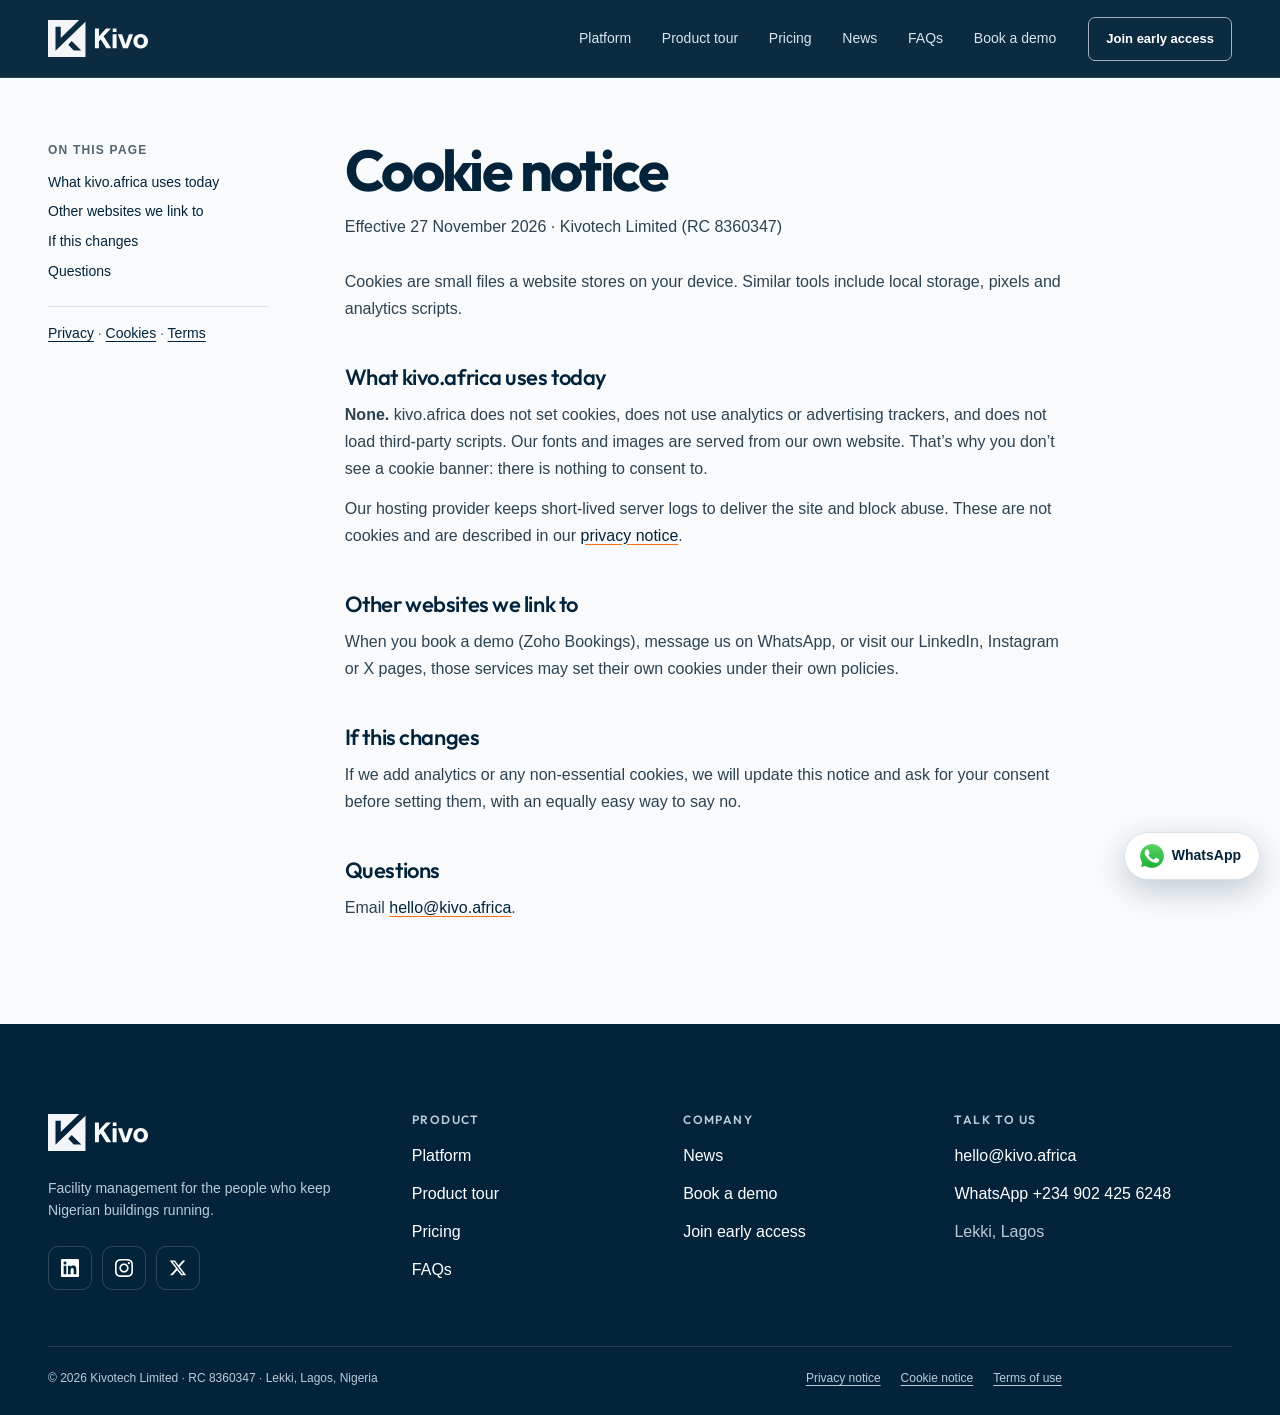
==== public/cookies.html @ adae0aae "Site v2: product stage hero, chapters, two-step early access, social footer, legal pages - Hero show" ====
<!doctype html>
<html lang="en-NG">
<head>
  <meta charset="utf-8">
  <meta name="viewport" content="width=device-width, initial-scale=1">
  <meta name="color-scheme" content="light">
  <meta name="theme-color" content="#02233A">
  <meta name="robots" content="index,follow">
  <meta http-equiv="Content-Security-Policy" content="default-src 'self'; script-src 'self'; style-src 'self'; img-src 'self' data:; font-src 'self'; connect-src 'self'; object-src 'none'; base-uri 'none'; form-action 'none'">
  <title>Cookie notice | Kivo</title>
  <meta name="description" content="Kivo does not use cookies or tracking on kivo.africa. What that means and what changes if it ever does.">
  <meta property="og:title" content="Kivo | Facility management for Nigerian buildings">
  <meta property="og:description" content="Requests, technicians, contractors, stores, LPOs, waybills and billing on one record. Launching 1 January 2027.">
  <meta property="og:type" content="website">
  <link rel="canonical" href="https://www.kivo.africa/cookies.html">
  <meta property="og:url" content="https://www.kivo.africa/cookies.html">
  <meta property="og:image" content="https://www.kivo.africa/assets/kivo-share.jpg">
  <meta property="og:image:width" content="1200">
  <meta property="og:image:height" content="630">
  <meta property="og:image:alt" content="Kivo, facility management built in Lagos">
  <meta name="twitter:card" content="summary_large_image">
  <link rel="icon" href="assets/kivo-icon.svg" type="image/svg+xml">
  <link rel="stylesheet" href="home.css?v=20261113-3">
  <link rel="stylesheet" href="recraft.css?v=20261127-7">
  <script src="app.js?v=20261127-7" defer></script>
</head>
<body class="kivo-home editorial-home legal-page">
<a class="skip-link" href="#main">Skip to content</a>
<header class="site-header">
  <nav class="nav wrap" aria-label="Main navigation">
    <a class="brand" href="index.html" aria-label="Kivo home"><img src="assets/kivo-white.svg" alt="" width="104" height="39"></a>
    <div class="nav-links" id="nav-links"><a href="index.html#features">Platform</a><a href="index.html#workspace">Product tour</a><a href="index.html#pricing">Pricing</a><a href="news.html">News</a><a href="index.html#questions">FAQs</a><a class="nav-demo" href="https://zoho183.zohobookings.eu/273883000000035071" target="_blank" rel="noopener noreferrer">Book a demo</a></div>
    <button class="button button-light nav-cta" data-join>Join early access</button>
    <button class="menu-button" aria-label="Open navigation" aria-expanded="false" aria-controls="nav-links"><span></span><span></span></button>
  </nav>
</header>
<main id="main" class="legal">
  <div class="wrap legal-grid">
    <aside class="legal-toc" aria-label="On this page"><p>On this page</p><ol><li><a href="#now">What kivo.africa uses today</a></li><li><a href="#others">Other websites we link to</a></li><li><a href="#future">If this changes</a></li><li><a href="#contact">Questions</a></li></ol><p class="legal-other"><a href="privacy.html">Privacy</a> · <a href="cookies.html">Cookies</a> · <a href="terms.html">Terms</a></p></aside>
    <article class="legal-body"><h1>Cookie notice</h1>
<p class="legal-meta">Effective 27 November 2026 · Kivotech Limited (RC 8360347)</p>
<p>Cookies are small files a website stores on your device. Similar tools include local storage, pixels and analytics scripts.</p>

<h2 id="now">What kivo.africa uses today</h2>
<p><strong>None.</strong> kivo.africa does not set cookies, does not use analytics or advertising trackers, and does not load third-party scripts. Our fonts and images are served from our own website. That’s why you don’t see a cookie banner: there is nothing to consent to.</p>
<p>Our hosting provider keeps short-lived server logs to deliver the site and block abuse. These are not cookies and are described in our <a href="privacy.html">privacy notice</a>.</p>

<h2 id="others">Other websites we link to</h2>
<p>When you book a demo (Zoho Bookings), message us on WhatsApp, or visit our LinkedIn, Instagram or X pages, those services may set their own cookies under their own policies.</p>

<h2 id="future">If this changes</h2>
<p>If we add analytics or any non-essential cookies, we will update this notice and ask for your consent before setting them, with an equally easy way to say no.</p>

<h2 id="contact">Questions</h2>
<p>Email <a href="mailto:hello@kivo.africa">hello@kivo.africa</a>.</p>
</article>
  </div>
</main>
<footer class="site-footer kivo-footer">
  <div class="wrap">
    <div class="footer-grid">
      <div class="footer-brand">
        <a href="index.html" class="brand" aria-label="Kivo home"><img src="assets/kivo-white.svg" alt="" width="104" height="39"></a>
        <p>Facility management for the people who keep Nigerian buildings running.</p>
        <ul class="social-links" aria-label="Kivo on social media">
          <li><a href="https://www.linkedin.com/company/kivoafrica/" target="_blank" rel="noopener noreferrer" aria-label="Kivo on LinkedIn"><svg viewBox="0 0 48 48" aria-hidden="true"><path d="M44.4469 0H3.54375C1.58437 0 0 1.54688 0 3.45938V44.5312C0 46.4437 1.58437 48 3.54375 48H44.4469C46.4062 48 48 46.4438 48 44.5406V3.45938C48 1.54688 46.4062 0 44.4469 0ZM14.2406 40.9031H7.11563V17.9906H14.2406V40.9031ZM10.6781 14.8688C8.39062 14.8688 6.54375 13.0219 6.54375 10.7437C6.54375 8.46562 8.39062 6.61875 10.6781 6.61875C12.9563 6.61875 14.8031 8.46562 14.8031 10.7437C14.8031 13.0125 12.9563 14.8688 10.6781 14.8688ZM40.9031 40.9031H33.7875V29.7656C33.7875 27.1125 33.7406 23.6906 30.0844 23.6906C26.3812 23.6906 25.8187 26.5875 25.8187 29.5781V40.9031H18.7125V17.9906H25.5375V21.1219H25.6312C26.5781 19.3219 28.9031 17.4188 32.3625 17.4188C39.5719 17.4188 40.9031 22.1625 40.9031 28.3313V40.9031Z"/></svg></a></li>
          <li><a href="https://www.instagram.com/kivo.africa" target="_blank" rel="noopener noreferrer" aria-label="Kivo on Instagram"><svg viewBox="0 0 48 48" aria-hidden="true"><path d="M24 4.32187C30.4125 4.32187 31.1719 4.35 33.6938 4.4625C36.0375 4.56562 37.3031 4.95938 38.1469 5.2875C39.2625 5.71875 40.0688 6.24375 40.9031 7.07812C41.7469 7.92188 42.2625 8.71875 42.6938 9.83438C43.0219 10.6781 43.4156 11.9531 43.5188 14.2875C43.6313 16.8187 43.6594 17.5781 43.6594 23.9813C43.6594 30.3938 43.6313 31.1531 43.5188 33.675C43.4156 36.0188 43.0219 37.2844 42.6938 38.1281C42.2625 39.2438 41.7375 40.05 40.9031 40.8844C40.0594 41.7281 39.2625 42.2438 38.1469 42.675C37.3031 43.0031 36.0281 43.3969 33.6938 43.5C31.1625 43.6125 30.4031 43.6406 24 43.6406C17.5875 43.6406 16.8281 43.6125 14.3063 43.5C11.9625 43.3969 10.6969 43.0031 9.85313 42.675C8.7375 42.2438 7.93125 41.7188 7.09688 40.8844C6.25313 40.0406 5.7375 39.2438 5.30625 38.1281C4.97813 37.2844 4.58438 36.0094 4.48125 33.675C4.36875 31.1438 4.34063 30.3844 4.34063 23.9813C4.34063 17.5688 4.36875 16.8094 4.48125 14.2875C4.58438 11.9437 4.97813 10.6781 5.30625 9.83438C5.7375 8.71875 6.2625 7.9125 7.09688 7.07812C7.94063 6.23438 8.7375 5.71875 9.85313 5.2875C10.6969 4.95938 11.9719 4.56562 14.3063 4.4625C16.8281 4.35 17.5875 4.32187 24 4.32187ZM24 0C17.4844 0 16.6688 0.028125 14.1094 0.140625C11.5594 0.253125 9.80625 0.665625 8.2875 1.25625C6.70312 1.875 5.3625 2.69062 4.03125 4.03125C2.69063 5.3625 1.875 6.70313 1.25625 8.27813C0.665625 9.80625 0.253125 11.55 0.140625 14.1C0.028125 16.6687 0 17.4844 0 24C0 30.5156 0.028125 31.3312 0.140625 33.8906C0.253125 36.4406 0.665625 38.1938 1.25625 39.7125C1.875 41.2969 2.69063 42.6375 4.03125 43.9688C5.3625 45.3 6.70313 46.125 8.27813 46.7344C9.80625 47.325 11.55 47.7375 14.1 47.85C16.6594 47.9625 17.475 47.9906 23.9906 47.9906C30.5063 47.9906 31.3219 47.9625 33.8813 47.85C36.4313 47.7375 38.1844 47.325 39.7031 46.7344C41.2781 46.125 42.6188 45.3 43.95 43.9688C45.2812 42.6375 46.1063 41.2969 46.7156 39.7219C47.3063 38.1938 47.7188 36.45 47.8313 33.9C47.9438 31.3406 47.9719 30.525 47.9719 24.0094C47.9719 17.4938 47.9438 16.6781 47.8313 14.1188C47.7188 11.5688 47.3063 9.81563 46.7156 8.29688C46.125 6.70312 45.3094 5.3625 43.9688 4.03125C42.6375 2.7 41.2969 1.875 39.7219 1.26562C38.1938 0.675 36.45 0.2625 33.9 0.15C31.3313 0.028125 30.5156 0 24 0Z"/><path d="M24 11.6719C17.1938 11.6719 11.6719 17.1938 11.6719 24C11.6719 30.8062 17.1938 36.3281 24 36.3281C30.8062 36.3281 36.3281 30.8062 36.3281 24C36.3281 17.1938 30.8062 11.6719 24 11.6719ZM24 31.9969C19.5844 31.9969 16.0031 28.4156 16.0031 24C16.0031 19.5844 19.5844 16.0031 24 16.0031C28.4156 16.0031 31.9969 19.5844 31.9969 24C31.9969 28.4156 28.4156 31.9969 24 31.9969Z"/><path d="M39.6937 11.1843C39.6937 12.778 38.4 14.0624 36.8156 14.0624C35.2219 14.0624 33.9375 12.7687 33.9375 11.1843C33.9375 9.59053 35.2313 8.30615 36.8156 8.30615C38.4 8.30615 39.6937 9.5999 39.6937 11.1843Z"/></svg></a></li>
          <li><a href="https://x.com/get_kivo" target="_blank" rel="noopener noreferrer" aria-label="Kivo on X"><svg viewBox="0 0 48 48" aria-hidden="true"><path d="M36.6526 3.8078H43.3995L28.6594 20.6548L46 43.5797H32.4225L21.7881 29.6759L9.61989 43.5797H2.86886L18.6349 25.56L2 3.8078H15.9222L25.5348 16.5165L36.6526 3.8078ZM34.2846 39.5414H38.0232L13.8908 7.63406H9.87892L34.2846 39.5414Z"/></svg></a></li>
        </ul>
      </div>
      <nav class="footer-col" aria-label="Product"><h2>Product</h2><a href="index.html#features">Platform</a><a href="index.html#workspace">Product tour</a><a href="index.html#pricing">Pricing</a><a href="index.html#questions">FAQs</a></nav>
      <nav class="footer-col" aria-label="Company"><h2>Company</h2><a href="news.html">News</a><a href="https://zoho183.zohobookings.eu/273883000000035071" target="_blank" rel="noopener noreferrer">Book a demo</a><button type="button" data-join>Join early access</button></nav>
      <div class="footer-col"><h2>Talk to us</h2><a href="mailto:hello@kivo.africa">hello@kivo.africa</a><a href="https://wa.me/2349024256248" target="_blank" rel="noopener noreferrer">WhatsApp +234 902 425 6248</a><span>Lekki, Lagos</span></div>
    </div>
    <div class="footer-legal"><span>© 2026 Kivotech Limited · RC 8360347 · Lekki, Lagos, Nigeria</span><nav aria-label="Legal"><a href="privacy.html">Privacy notice</a><a href="cookies.html">Cookie notice</a><a href="terms.html">Terms of use</a></nav></div>
  </div>
</footer>
<a class="wa-float" href="https://wa.me/2349024256248?text=Hi%20Kivo%2C%20I%27d%20like%20to%20know%20more." target="_blank" rel="noopener noreferrer" aria-label="Chat with Kivo on WhatsApp"><img class="wa-icon" src="assets/whatsapp.png" alt="" width="20" height="20"><span>WhatsApp</span></a>
<dialog id="join-dialog" class="dialog join-dialog" aria-labelledby="join-title">
  <div class="join-shell">
    <aside class="join-aside">
      <p class="join-kicker">Founding members</p>
      <p class="join-aside-title">Launching 1 January 2027</p>
      <ul class="join-benefits">
        <li><strong>20% off</strong> your first six months</li>
        <li><strong>Free setup</strong> from your Excel sheets</li>
        <li><strong>A direct line</strong> to the founders on WhatsApp</li>
        <li><strong>A say</strong> in what we build next</li>
      </ul>
      <img class="join-aside-shot" src="assets/product/phone-request.webp" alt="" width="585" height="1266" loading="lazy" decoding="async">
    </aside>
    <div class="join-main">
      <button class="dialog-close" type="button" aria-label="Close" data-close>×</button>
      <div id="join-form-view">
        <p class="join-progress" id="join-progress">Step 1 of 2 · About you</p>
        <div class="join-progress-bar" aria-hidden="true"><span id="join-progress-fill"></span></div>
        <h2 id="join-title">Join early access</h2>
        <form id="join-form" class="join-form" novalidate>
          <fieldset class="join-step" data-step="1">
            <legend class="visually-hidden">About you</legend>
            <div class="join-field"><label for="lead-email">Work email</label><input id="lead-email" name="email" type="email" autocomplete="email" inputmode="email" required></div>
            <div class="join-row">
              <div class="join-field"><label for="lead-name">Full name</label><input id="lead-name" name="fullName" type="text" autocomplete="name" required></div>
              <div class="join-field"><label for="lead-company">Company or estate</label><input id="lead-company" name="companyName" type="text" autocomplete="organization" required></div>
            </div>
            <fieldset class="join-chips"><legend>Your role</legend><div class="chip-group"><label class="chip"><input type="radio" name="role" value="Facility manager"><span>Facility manager</span></label><label class="chip"><input type="radio" name="role" value="FM company"><span>I run an FM company</span></label><label class="chip"><input type="radio" name="role" value="Estate or property manager"><span>Estate or property manager</span></label><label class="chip"><input type="radio" name="role" value="Procurement or finance"><span>Procurement or finance</span></label><label class="chip"><input type="radio" name="role" value="Other"><span>Something else</span></label></div></fieldset>
          </fieldset>
          <fieldset class="join-step" data-step="2" hidden>
            <legend class="visually-hidden">Your buildings</legend>
            <fieldset class="join-chips"><legend>What do you look after?</legend><div class="chip-group"><label class="chip"><input type="radio" name="buildingType" value="Offices or bank branches"><span>Offices or branches</span></label><label class="chip"><input type="radio" name="buildingType" value="Estate or residential"><span>Estates or residential</span></label><label class="chip"><input type="radio" name="buildingType" value="Hotel"><span>Hotels</span></label><label class="chip"><input type="radio" name="buildingType" value="Hospital or school"><span>Hospitals or schools</span></label><label class="chip"><input type="radio" name="buildingType" value="FM company clients"><span>Client sites we manage</span></label></div></fieldset>
            <fieldset class="join-chips"><legend>How many sites?</legend><div class="chip-group"><label class="chip"><input type="radio" name="sitesCount" value="1-3"><span>1 to 3</span></label><label class="chip"><input type="radio" name="sitesCount" value="4-10"><span>4 to 10</span></label><label class="chip"><input type="radio" name="sitesCount" value="11-25"><span>11 to 25</span></label><label class="chip"><input type="radio" name="sitesCount" value="25+"><span>More than 25</span></label></div></fieldset>
            <fieldset class="join-chips"><legend>Most interested in <span>pick any</span></legend><div class="chip-group"><label class="chip"><input type="checkbox" name="interests" value="Requests and tickets"><span>Requests and tickets</span></label><label class="chip"><input type="checkbox" name="interests" value="Technicians on mobile"><span>Technicians on mobile</span></label><label class="chip"><input type="checkbox" name="interests" value="Contractors and vendors"><span>Contractors</span></label><label class="chip"><input type="checkbox" name="interests" value="Stores and diesel"><span>Stores and diesel</span></label><label class="chip"><input type="checkbox" name="interests" value="LPOs and waybills"><span>LPOs and waybills</span></label><label class="chip"><input type="checkbox" name="interests" value="Billing and invoices"><span>Billing</span></label></div></fieldset>
            <div class="join-field"><label for="lead-whatsapp">WhatsApp number <span>optional</span></label><input id="lead-whatsapp" name="whatsapp" type="tel" autocomplete="tel" inputmode="tel" placeholder="0803 000 0000"></div>
          </fieldset>
          <div class="join-trap" aria-hidden="true"><label for="lead-website">Leave this empty</label><input id="lead-website" name="website" type="text" tabindex="-1" autocomplete="off"></div>
          <p class="join-error" id="join-error" role="alert" hidden></p>
          <div class="join-actions">
            <button class="join-back" type="button" id="join-back" hidden>Back</button>
            <button class="button button-light join-submit" type="submit" id="join-submit">Continue</button>
          </div>
          <label class="join-consent"><input type="checkbox" name="marketing" value="yes"><span>Send me product updates and launch news. Optional, and you can unsubscribe at any time.</span></label>
          <p class="join-fine">Free to join. We use your details to set up early access, as explained in our <a href="privacy.html" target="_blank">privacy notice</a>.</p>
        </form>
      </div>
      <div id="join-done" class="join-done" hidden tabindex="-1">
        <p class="join-progress">You’re on the list</p>
        <h2>Thank you, <span id="join-done-name">there</span>.</h2>
        <p class="join-done-copy">We’ll be in touch before launch to set up your first site. Your founding member price is held for you.</p>
        <a class="button button-dark" href="https://zoho183.zohobookings.eu/273883000000035071" target="_blank" rel="noopener noreferrer">Book a demo now</a>
        <p class="official-join"><a class="wa-link" href="https://wa.me/2349024256248" target="_blank" rel="noopener noreferrer"><img class="wa-icon" src="assets/whatsapp.png" alt="" width="20" height="20">Chat with the founders on WhatsApp</a></p>
      </div>
    </div>
  </div>
</dialog>
</body>
</html>
---- public/home.css ----
/* Kivo's fixed marketing palette: intentional in either OS colour scheme.
   Direction and source roles: ../REVAMP-2026-11-13.md. */
:root{--navy:#02233a;--orange:#fc6e16;--paper:#f8fafc;--ice:#f1f5f9;--white:#fff;--ink:#02233a;--muted:#526573;--line:#d8e2e8;--on-dark:#bacbd7;--orange-ink:#a33c00;--ease:cubic-bezier(.16,1,.3,1);font-family:"Helvetica Neue",Helvetica,Arial,sans-serif;color-scheme:light}
*{box-sizing:border-box}html{scroll-behavior:smooth}body{margin:0;background:var(--paper);color:var(--ink);font-size:16px;line-height:1.55;-webkit-font-smoothing:antialiased}body:has(dialog[open]){overflow:hidden}button,input{font:inherit}button,a,summary{-webkit-tap-highlight-color:transparent;touch-action:manipulation}button{cursor:pointer;color:inherit;border:0}button:disabled{cursor:not-allowed;opacity:.4}a{color:inherit;text-decoration:none}p,h1,h2,h3,figure{margin:0}h1,h2,h3{text-wrap:balance}p{text-wrap:pretty}img{display:block;max-width:100%}a,button,summary{transition:background .18s,color .18s,border-color .18s,transform .18s}button:focus-visible,a:focus-visible,summary:focus-visible,input:focus-visible,[tabindex]:focus-visible{outline:3px solid var(--orange-ink);outline-offset:5px}.hero :focus-visible,.site-header :focus-visible,.closing-section :focus-visible,.site-footer :focus-visible{outline-color:var(--orange)}::selection{background:var(--orange);color:var(--navy)}[hidden]{display:none!important}.wrap{width:min(1280px,calc(100% - 96px));margin-inline:auto}.section-pad{padding-block:112px}main[id],section[id],div[id="how-it-works"]{scroll-margin-top:100px}.eyebrow{font-size:12px;letter-spacing:.08em;font-weight:600;line-height:1.5}.section-index{color:var(--orange-ink);margin-right:12px}h2{font-size:clamp(36px,4vw,58px);font-weight:500;line-height:1.05;letter-spacing:-.045em}.skip-link{position:fixed;top:-100px;left:20px;z-index:100;background:var(--orange);padding:12px 20px}.skip-link:focus{top:10px}.button{display:inline-flex;align-items:center;justify-content:center;gap:30px;min-height:50px;padding:14px 22px;border-radius:7px;font-size:14px;font-weight:600;line-height:1.2;white-space:nowrap}.button>span{font-size:21px;font-weight:400;line-height:1}.button-light{color:var(--navy);background:var(--orange)}.button-light:hover{background:#ff8740;transform:translateY(-2px)}.button-dark{color:var(--white);background:var(--navy)}.button-dark:hover{background:#064567;transform:translateY(-2px)}.text-link{display:inline-flex;align-items:center;justify-content:center;gap:12px;min-height:48px;font-size:14px}.text-link:hover,.underlined-link:hover{text-decoration:underline;text-underline-offset:5px}.underlined-link{display:inline-flex;align-items:center;gap:20px;min-height:48px;font-size:14px;font-weight:500;text-decoration:underline;text-underline-offset:5px}.signal{width:6px;height:6px;display:inline-block;flex-shrink:0;border-radius:50%;background:var(--orange)}
/* A full-width, quiet header gives the architecture room. */
.site-header{position:fixed;top:0;left:0;right:0;z-index:20;background:rgb(2 35 58 / .96);border-bottom:1px solid #ffffff1c;backdrop-filter:blur(16px)}.nav{min-height:84px;display:flex;align-items:center;gap:30px;color:var(--white)}.brand{display:inline-flex;flex-shrink:0}.brand img{width:100px;height:auto}.nav-links{margin-left:auto;display:flex;align-items:center;gap:28px;font-size:13px}.nav-links a{padding-block:14px;color:#d9e4ec}.nav-links a:hover{color:var(--white);text-decoration:underline;text-underline-offset:7px}.nav-cta{min-height:44px;font-size:13px;padding:12px 17px;gap:24px;margin-left:18px}.menu-button{display:none;background:none;width:44px;height:44px;padding:10px;color:var(--white)}.menu-button span{display:block;height:1.5px;background:currentColor;margin:7px 0;transition:transform .2s}.menu-button[aria-expanded=true] span:first-child{transform:translateY(4.25px) rotate(45deg)}.menu-button[aria-expanded=true] span:last-child{transform:translateY(-4.25px) rotate(-45deg)}
/* One coherent physical-to-digital scene, with a separate readable record. */
.hero{background:var(--navy);color:var(--white);padding-top:84px;overflow:clip}.hero-layout{display:grid;grid-template-columns:1fr 1.18fr;gap:0;align-items:center;min-height:690px;padding-block:74px 62px}.hero-copy{position:relative;z-index:1}.launch-note{display:inline-flex;gap:10px;align-items:center;font-size:13px;color:var(--on-dark);min-height:30px}.launch-note>span:last-child{margin-left:12px;color:var(--orange)}.hero h1{font-size:clamp(58px,6.1vw,88px);font-weight:500;line-height:1.01;letter-spacing:-.056em;margin:26px 0}.hero-description{font-size:17px;line-height:1.65;color:var(--on-dark);max-width:390px}.hero-actions{display:flex;align-items:center;gap:26px;margin-top:30px}.play-icon{width:23px;height:23px;border:1px solid #b7ccda77;border-radius:50%;display:grid;place-items:center;font-size:9px;padding-left:1px}.hero-fine{font-size:12px;color:var(--on-dark);margin-top:23px}.hero-world{min-width:0;position:relative;padding-top:25px}.building-figure{position:relative;margin-inline:-52px -48px}.building-figure img{width:100%;height:auto;aspect-ratio:3/2;object-fit:cover;mask-image:linear-gradient(90deg,transparent 0%,#000 9%,#000 94%,transparent 100%)}.building-figure figcaption{display:flex;justify-content:space-between;gap:20px;padding:0 48px 16px 52px;font-size:10px;letter-spacing:.06em;color:var(--on-dark)}.building-figure figcaption span{letter-spacing:0}.scene-record{display:flex;align-items:center;gap:15px;position:relative;margin:0 0 22px 18px;padding:17px 20px;border:1px solid #ffffff30;border-radius:8px;background:#0a2d43;box-shadow:0 10px 24px #00132022}.scene-record>div{display:grid;gap:2px;min-width:0}.record-icon{display:grid;place-items:center;width:36px;height:39px;background:#ffffff0a;border:1px solid #ffffff27;border-radius:6px;color:var(--orange);font-size:23px;flex-shrink:0}.record-label{font-size:10px;letter-spacing:.055em;color:var(--on-dark)}.scene-record strong{font-size:15px;font-weight:500}.scene-record #scene-detail{font-size:12px;color:var(--on-dark)}.record-state{margin-left:auto;align-self:flex-start;color:var(--orange);font-size:11px;white-space:nowrap}.scene-tabs{display:grid;grid-template-columns:repeat(3,1fr);margin-left:18px}.scene-tabs button{display:flex;align-items:center;gap:10px;background:none;color:var(--on-dark);min-height:48px;border-top:1px solid #ffffff28;font-size:14px;padding:12px 10px 12px 0;text-align:left;position:relative}.scene-tabs button>span:first-child{font-size:11px;opacity:.7}.scene-tabs button>span:last-child{margin-left:auto;opacity:0;transform:translate(-3px,3px)}.scene-tabs button[aria-selected=true]{color:var(--white);border-top-color:var(--orange)}.scene-tabs button[aria-selected=true]>span:last-child{opacity:1;transform:none;color:var(--orange)}.scene-tabs button:hover{color:var(--white)}.scene-summary{color:var(--on-dark);font-size:12px;margin:4px 0 0 18px;min-height:38px}.hero-bottom{border-top:1px solid #ffffff26;padding-block:22px;display:flex;align-items:center;justify-content:space-between;gap:20px;color:var(--on-dark);font-size:12px}.hero-bottom a{display:flex;gap:32px;align-items:center;min-height:30px;color:var(--white)}.hero-bottom a span{color:var(--orange);font-size:20px}.press-strip{border-bottom:1px solid var(--line);background:var(--white)}.press-inner{display:flex;align-items:center;justify-content:space-between;gap:30px;padding-block:30px}.press-inner>p{font-size:10px;letter-spacing:.1em;color:var(--muted)}.press-inner>a:not(.press-more){font-size:25px;font-weight:700;letter-spacing:-1px}.press-inner>a:nth-of-type(2){font-family:Georgia,serif;font-weight:700;letter-spacing:-.9px}.press-inner>a:nth-of-type(3){font-size:22px;line-height:1}.press-inner>a:nth-of-type(3) span{display:block;font-size:10px;text-align:right;letter-spacing:2px;margin-top:3px}.press-more{font-size:12px;display:flex;gap:20px;align-items:center}.press-inner a:hover{opacity:.65}
/* Narrative and a connected sequence instead of a stack of feature cards. */
.section-lead{display:grid;grid-template-columns:.6fr 1.4fr;gap:36px}.section-lead>.eyebrow{padding-top:8px}.section-lead>div>p{max-width:650px;font-size:18px;color:var(--muted);margin-top:24px}.lifecycle-rail{display:grid;grid-template-columns:repeat(3,1fr);margin-top:64px}.lifecycle-rail>a{padding:22px 30px 0 0;border-top:1px solid var(--line);display:flex;flex-direction:column}.lifecycle-rail>a+a{padding-left:30px;border-left:1px solid var(--line)}.rail-top{display:flex;justify-content:space-between;color:var(--orange-ink);font-size:12px}.rail-top>span{font-size:24px;line-height:1;color:var(--muted)}.lifecycle-rail h3{font-size:25px;font-weight:500;letter-spacing:-.035em;margin-top:30px}.lifecycle-rail p{font-size:15px;color:var(--muted);margin-top:12px;max-width:320px}.rail-bottom{display:block;font-size:10px;letter-spacing:.04em;color:var(--muted);margin-top:auto;padding-top:30px}.lifecycle-rail>a:hover{border-top-color:var(--orange)}.lifecycle-rail>a:hover .rail-top>span{color:var(--orange-ink);transform:translate(2px,-2px)}
/* The walkthrough is a focal workspace, never a miniaturised desktop. */
.product-section{background:var(--ice);padding:80px 0 88px;border-block:1px solid var(--line)}.product-intro{display:grid;grid-template-columns:1.2fr 1fr;gap:60px;align-items:end;margin-bottom:40px}.product-intro h2{margin-top:18px}.product-intro>p{font-size:16px;color:var(--muted);max-width:420px;justify-self:end}.demo-context{display:flex;align-items:center;gap:12px;padding:18px 0}.site-monogram{width:38px;height:38px;display:grid;place-items:center;background:var(--navy);color:var(--white);border-radius:6px;font-size:18px}.demo-context>div{display:grid}.demo-context strong{font-size:14px;font-weight:600}.demo-context>div>span{font-size:12px;color:var(--muted)}.sample-badge{font-size:10px;letter-spacing:.06em;margin-left:auto;color:var(--muted)}.workspace-window{border:1px solid #c9d6df;border-radius:12px;overflow:hidden;background:var(--white);box-shadow:0 20px 50px -28px #02233a55}.window-chrome{display:flex;justify-content:space-between;align-items:center;padding:0 22px;height:40px;border-bottom:1px solid var(--line);font-size:11px;color:var(--muted);background:#e8eef3}.window-dots{display:flex;gap:5px;width:65px}.window-dots i{width:6px;height:6px;border-radius:50%;background:#9aafbe}.chrome-sample{font-size:10px;letter-spacing:.1em}.workspace-body{display:grid;grid-template-columns:225px minmax(0,1fr)}.workspace-sidebar{background:var(--navy);padding:28px 16px;color:var(--white)}.workspace-identity{display:flex;align-items:center;gap:10px;margin:0 6px 28px}.workspace-identity img{width:30px;height:30px;border-radius:4px}.workspace-identity strong,.workspace-identity small{display:block;font-size:12px}.workspace-identity small{font-size:11px;color:var(--on-dark);margin-top:2px}.journey-tabs{display:grid;gap:5px}.journey-tabs button{background:none;border-radius:5px;color:var(--on-dark);display:flex;gap:13px;text-align:left;align-items:center;min-height:46px;padding:10px 11px;font-size:12px}.journey-tabs button>span:first-child{font-size:10px;color:var(--on-dark)}.journey-tabs button[aria-selected=true]{background:#ffffff14;color:var(--white);box-shadow:inset 2px 0 var(--orange)}.journey-tabs button[aria-selected=true]>span:first-child{color:var(--orange)}.journey-tabs button:hover{background:#ffffff14}.workspace-main{min-width:0;display:flex;flex-direction:column}#product-panel{padding:32px 38px 22px;min-height:410px;touch-action:pan-y}#product-panel{scroll-margin-top:88px}#product-panel:focus-visible{outline-offset:-5px}#product-panel>.eyebrow{font-size:10px;color:var(--muted);text-transform:uppercase;letter-spacing:.1em}#product-panel h3{font-size:28px;line-height:1.15;font-weight:500;letter-spacing:-.035em;margin-top:10px}.journey-caption{font-size:14px;color:var(--muted);margin-top:8px;max-width:620px}.journey-records{margin:22px 0 10px}.journey-records>div{display:grid;grid-template-columns:1fr 1.3fr;gap:15px;padding:11px 0;border-bottom:1px solid var(--line);font-size:13px}.journey-records dt{color:var(--muted)}.journey-records dd{margin:0;font-weight:500}.budget-stats{display:grid;grid-template-columns:repeat(3,1fr);gap:0;margin:28px 0 26px}.budget-stats>div{display:flex;flex-direction:column;padding:0 18px;border-left:1px solid var(--line);border-bottom:0;gap:9px}.budget-stats>div:first-child{border-left:0;padding-left:0}.budget-stats dt{font-size:12px}.budget-stats dd{font-size:clamp(19px,2.1vw,28px);letter-spacing:-.04em;font-variant-numeric:tabular-nums}.budget-visual{margin:22px 0;padding:20px;background:var(--paper);border:1px solid var(--line);border-radius:6px}.budget-visual>div{display:flex;justify-content:space-between;font-size:12px;color:var(--muted)}.budget-track{height:25px;display:flex;margin:15px 0 12px;border-radius:3px;overflow:hidden;gap:3px}.budget-track span:first-child{width:38.83%;background:var(--navy)}.budget-track span:last-child{flex:1;background:#dce6ed}.budget-visual p{font-size:12px;color:var(--muted)}.budget-visual p strong{font-weight:600;color:var(--ink)}.budget-meter{display:flex;align-items:center;gap:15px;font-size:12px;color:var(--muted)}.budget-meter progress{accent-color:var(--navy);height:10px;width:55%}.journey-note{font-size:12px;color:var(--muted);margin-top:14px}.journey-warning{padding:12px 14px;border-left:3px solid var(--orange);background:#fff1e7;color:#873400}.delivery-visual{display:flex;gap:26px;align-items:center;margin:22px 0 6px;padding:22px 24px;background:var(--ice);border-radius:6px}.delivery-visual>div{display:grid;font-size:12px;color:var(--muted)}.delivery-visual strong{font-size:44px;line-height:1.1;letter-spacing:-.05em;color:var(--ink);font-weight:500}.delivery-visual>span{font-size:25px;color:#7b8f9e}.delivery-visual>div:last-child{margin-left:auto}.delivery-visual>div:last-child strong{color:var(--orange-ink)}.journey-controls{margin-top:auto;display:flex;align-items:center;justify-content:space-between;padding:15px 38px 22px;gap:14px}.journey-controls p{font-size:12px;color:var(--muted)}.journey-button{min-height:44px;border-radius:5px;background:var(--ice);font-size:13px;padding:10px 18px;font-weight:500}.journey-button:not(:disabled):hover{background:#dce7ef}.journey-next{color:var(--white);background:var(--navy)}.journey-next:not(:disabled):hover{background:#064567}.workspace-foot{display:flex;justify-content:space-between;align-items:center;padding:10px 22px;border-top:1px solid var(--line);font-size:11px;color:var(--muted);background:var(--paper)}.reset-button{font-size:12px;min-height:32px;background:none;display:flex;gap:14px;align-items:center}.reset-button:hover{text-decoration:underline}.journey-end{border-top:1px solid var(--line);margin-top:20px;padding-top:16px;display:flex;justify-content:space-between;align-items:center;gap:16px}.journey-end>strong{font-size:14px}.journey-end .button{font-size:12px;min-height:44px;padding:12px 16px;gap:15px}#product-panel>[data-tour-action]{margin-top:18px}
/* A documentary pause. This image is context, not a claimed customer. */
.field-section{display:grid;grid-template-columns:1.1fr 1fr;gap:80px;align-items:center}.field-photo{position:relative}.field-photo>img{width:100%;aspect-ratio:4/4.2;object-fit:cover;border-radius:3px;filter:saturate(.8)}.photo-location{position:absolute;top:20px;left:20px;right:20px;background:var(--navy);color:var(--white);padding:12px 14px;font-size:10px;letter-spacing:.05em;display:flex;align-items:center;gap:9px}.photo-location>span:last-child{margin-left:auto;color:var(--on-dark)}.field-photo figcaption{font-size:11px;color:var(--muted);margin-top:12px;line-height:1.5}.field-photo figcaption a{text-decoration:underline}.field-copy h2{font-size:clamp(42px,4.7vw,68px);margin:22px 0}.field-copy>p:not(.eyebrow){color:var(--muted);font-size:15px;max-width:410px}.field-copy blockquote{margin:30px 0 12px;padding-top:26px;border-top:1px solid var(--line)}.field-copy blockquote p{font-size:20px;line-height:1.45;letter-spacing:-.02em}.field-copy blockquote footer{display:flex;gap:12px;align-items:center;font-size:12px;color:var(--muted);margin-top:24px}.field-copy blockquote footer strong{font-weight:600;color:var(--ink)}.founder-monogram{width:38px;height:38px;background:#e4edf3;display:grid;place-items:center;border-radius:50%;color:var(--navy);font-size:11px}
/* The founding offer earns the single large orange chapter. */
.founding-section{background:var(--orange);padding-block:84px}.founding-layout{display:grid;grid-template-columns:1.1fr 1fr;gap:90px;align-items:center}.founding-copy h2{font-size:clamp(42px,4.6vw,66px);margin:23px 0}.founding-copy>p:not(.eyebrow):not(.founding-fine){max-width:400px;font-size:16px}.founding-copy .button{margin-top:30px}.founding-fine{font-size:12px;margin-top:14px}.founding-benefits article{display:flex;align-items:center;gap:25px;border-bottom:1px solid #02233a45;padding:24px 0}.founding-benefits article:first-child{padding-top:0;align-items:flex-end}.founding-benefits article:last-child{border:0;padding-bottom:0}.founding-number{font-size:94px;line-height:1;font-weight:500;letter-spacing:-.07em;flex-shrink:0}.founding-number>span{font-size:48px;letter-spacing:-.04em}.founding-benefits h3{font-size:18px;font-weight:500;letter-spacing:-.025em;line-height:1.25}.founding-benefits p{font-size:13px;margin-top:7px}.benefit-symbol{font-size:34px;width:42px;flex-shrink:0}
/* Prices retain the original launch data and functioning estimate. */
.pricing-intro{display:grid;grid-template-columns:1.1fr 1fr;gap:90px;align-items:end;margin-bottom:40px}.pricing-intro h2{margin-top:18px;max-width:550px}.pricing-intro>p{max-width:390px;color:var(--muted);font-size:16px}.billing-controls{display:flex;gap:4px;background:#e8eef3;width:max-content;padding:4px;border-radius:7px;margin-bottom:28px}.billing-controls button{min-height:44px;padding:8px 22px;background:none;font-size:13px;border-radius:5px}.billing-controls button[aria-pressed=true]{background:var(--navy);color:var(--white)}.pricing-layout{display:grid;grid-template-columns:1fr 1fr;gap:90px;border-top:1px solid var(--line);padding-top:32px}.pricing-tabs{display:flex;border-bottom:1px solid var(--line);gap:24px}.pricing-tabs button{background:none;color:var(--muted);font-size:14px;min-height:48px;padding:8px 0;border-bottom:2px solid transparent}.pricing-tabs button[aria-selected=true]{color:var(--ink);border-bottom-color:var(--navy);font-weight:600}.price-context{font-size:14px;color:var(--muted);margin:24px 0 28px;min-height:44px}.price-from{font-size:11px;letter-spacing:.05em;color:var(--muted)}.price-amount{display:flex;align-items:baseline;flex-wrap:wrap;gap:8px;margin:12px 0}.price-amount>span:first-child{font-size:64px;font-weight:500;line-height:1;letter-spacing:-.06em}.price-amount>span:last-child{font-size:15px;color:var(--muted)}.monthly-equivalent{font-size:12px;color:var(--muted);margin-top:15px}.price-features{list-style:none;margin:24px 0 30px;padding:0;color:var(--muted);font-size:14px}.price-features li{margin:13px 0;padding-left:24px;position:relative}.price-features li:before{content:'✓';position:absolute;left:0;color:var(--ink)}.estimate{background:var(--ice);border:1px solid var(--line);border-radius:9px;padding:32px}.estimate>.eyebrow{color:var(--muted);font-size:11px}.estimate h3{font-size:28px;font-weight:500;letter-spacing:-.035em;margin-top:10px}.quantity-label{display:block;font-size:14px;margin:25px 0 10px}.quantity-control{display:flex;align-items:center;border:1px solid #a9bdca;border-radius:6px;background:var(--white);overflow:hidden;width:max-content;max-width:100%}.quantity-control button{background:none;font-size:23px;width:45px;height:48px;flex-shrink:0}.quantity-control button:hover{background:var(--ice)}.quantity-control input{border:0;border-inline:1px solid var(--line);background:var(--white);color:var(--ink);text-align:center;width:95px;min-height:48px;font-size:20px;border-radius:0;-moz-appearance:textfield}.quantity-control input::-webkit-inner-spin-button{-webkit-appearance:none}.quantity-control>span{font-size:14px;padding:0 20px;color:var(--muted)}.quantity-control input[aria-invalid=true]{outline:2px solid #ad3400;outline-offset:-2px}.quantity-help{font-size:12px;color:var(--muted);margin-top:9px}.estimate-lines{margin-top:28px}.estimate-lines>div{display:flex;justify-content:space-between;align-items:center;gap:18px;font-size:13px;color:var(--muted);padding-block:16px}.estimate-lines>div>strong{color:var(--ink);font-size:20px;white-space:nowrap;letter-spacing:-.035em}.estimate-lines .founder-total{border-top:1px solid var(--line);color:var(--ink)}.founder-total small{display:block;color:var(--muted);font-size:12px;margin-top:4px}.estimate-lines .founder-total strong{font-size:30px}.founder-total strong>span{font-size:13px;font-weight:400}.estimate-note{font-size:12px;color:var(--muted);border-top:1px solid var(--line);padding-top:20px;margin-top:6px}.enterprise-line{display:flex;justify-content:space-between;gap:30px;margin-top:35px;padding-top:25px;border-top:1px solid var(--line);font-size:14px;color:var(--muted)}.enterprise-line strong{color:var(--ink);font-weight:500}.enterprise-line a{flex-shrink:0;text-decoration:underline;text-underline-offset:5px;color:var(--ink);display:flex;align-items:center;gap:26px;min-height:44px}
.faq-section{display:grid;grid-template-columns:1fr 1.35fr;gap:70px;border-top:1px solid var(--line)}.faq-section h2{margin:22px 0}.faq-section>div>p:not(.eyebrow){font-size:14px;color:var(--muted)}.faq-list details{border-bottom:1px solid var(--line)}.faq-list details:first-child{border-top:1px solid var(--line)}.faq-list summary{list-style:none;cursor:pointer;display:flex;align-items:center;justify-content:space-between;gap:30px;padding:23px 0;font-size:17px;font-weight:500;line-height:1.4}.faq-list summary::-webkit-details-marker{display:none}.faq-list summary>span{font-size:26px;font-weight:300;transition:transform .2s}.faq-list details[open] summary>span{transform:rotate(45deg)}.faq-list details p{font-size:15px;line-height:1.7;color:var(--muted);padding:0 30px 24px 0}
.closing-section{background:var(--navy);color:var(--white);overflow:hidden}.closing-layout{position:relative;padding-block:95px;isolation:isolate}.closing-section .eyebrow{color:var(--on-dark);display:flex;align-items:center;gap:10px}.closing-section h2{font-size:clamp(46px,5.8vw,84px);max-width:780px;margin:28px 0 34px}.closing-actions{display:flex;align-items:center;gap:32px}.closing-mark{position:absolute;right:-30px;bottom:-65px;width:390px;height:390px;transform:rotate(-10deg);opacity:.07;z-index:-1}.site-footer{background:var(--navy);color:var(--white);padding-bottom:25px}.footer-top{display:flex;align-items:center;gap:70px;border-top:1px solid #ffffff26;padding-block:42px}.footer-top>p{font-size:14px;color:var(--on-dark)}.footer-top>div{margin-left:auto;display:grid;gap:6px;font-size:14px}.footer-top a:hover{text-decoration:underline;text-underline-offset:4px}.footer-bottom{display:flex;justify-content:space-between;gap:30px;align-items:center;font-size:11px;color:var(--on-dark);border-top:1px solid #ffffff26;padding-top:22px}.footer-bottom>div{display:flex;gap:25px}.footer-bottom a{min-height:36px;display:inline-flex;align-items:center}
.dialog{border:1px solid var(--line);border-radius:12px;background:var(--paper);color:var(--ink);width:min(500px,calc(100% - 32px));padding:42px;max-height:calc(100dvh - 32px);overflow:auto}.dialog::backdrop{background:#011727b8;backdrop-filter:blur(5px)}.dialog-close{position:absolute;top:10px;right:10px;width:44px;height:44px;background:none;font-size:29px;font-weight:300}.dialog-close:hover{background:var(--ice);border-radius:50%}.dialog>.eyebrow{font-size:11px;color:var(--muted);padding-right:20px}.dialog h2{font-size:38px;margin:20px 0}.dialog-intro{font-size:17px}.join-handoff{font-size:14px;color:var(--muted);margin-top:20px}.dialog-actions{margin-top:28px}.dialog-actions .button{width:100%}.official-join{font-size:13px;margin-top:18px;text-align:center}.official-join a{display:inline-flex;align-items:center;min-height:44px;text-decoration:underline;text-underline-offset:4px}.mobile-dock{display:none}
@keyframes record-enter{from{opacity:.5;transform:translateY(5px)}to{opacity:1;transform:none}}.scene-record.is-changing{animation:record-enter .3s var(--ease)}
@media(min-width:1600px){.hero-layout{min-height:760px}.hero h1{font-size:92px}}
@media(max-width:1100px){.wrap{width:calc(100% - 64px)}.nav{gap:20px}.nav-links{gap:20px}.nav-cta{margin-left:0}.hero-layout{grid-template-columns:1fr 1.05fr;min-height:660px}.hero h1{font-size:64px}.hero-description{font-size:16px;max-width:350px}.hero-actions{gap:18px}.hero-actions .button{padding-inline:17px;gap:18px}.hero-world{padding-left:10px}.scene-record{padding:14px;margin-left:0;gap:10px}.record-state{display:none}.building-figure{margin-inline:-35px}.building-figure figcaption{padding-inline:35px;font-size:9px}.scene-tabs,.scene-summary{margin-left:0}.scene-tabs button{font-size:13px;gap:6px}.field-section,.founding-layout,.pricing-layout,.pricing-intro{gap:50px}.workspace-body{grid-template-columns:200px minmax(0,1fr)}#product-panel{padding-inline:26px}.journey-controls{padding-inline:26px}.budget-stats>div{padding-inline:12px}.budget-stats dd{font-size:21px}.press-inner{gap:20px}.press-inner>a:not(.press-more){font-size:21px}.press-more{gap:10px}}
@media(max-width:900px){.nav-links{display:none;position:absolute;left:0;right:0;top:100%;padding:16px 32px 28px;background:var(--navy);border-bottom:1px solid #ffffff35;max-height:calc(100dvh - 76px);overflow:auto}.nav-links.is-open{display:grid;gap:0}.nav-links a{display:flex;min-height:53px;align-items:center;font-size:22px;border-bottom:1px solid #ffffff22}.menu-button{display:block}.nav-cta{margin-left:auto}.nav{gap:18px;min-height:76px}.hero{padding-top:76px}.hero-layout{grid-template-columns:1fr;gap:20px;padding-block:60px 34px;max-width:720px}.hero-copy{max-width:600px}.hero h1{font-size:76px}.hero-description{max-width:450px}.hero-world{padding:0}.building-figure{margin-inline:0}.building-figure img{mask-image:none;border-radius:8px}.building-figure figcaption{padding:10px 0 18px;font-size:11px}.scene-record{margin:0 0 20px}.record-state{display:block}.scene-tabs button{font-size:15px}.scene-summary{min-height:0}.hero-bottom{font-size:11px}.section-lead{grid-template-columns:1fr;gap:24px}.section-lead>div>p{max-width:660px}.section-pad{padding-block:80px}.lifecycle-rail>a{padding-right:20px}.lifecycle-rail>a+a{padding-left:20px}.rail-bottom{font-size:9px}.product-intro{gap:25px}.product-intro h2{font-size:40px}.product-intro>p{font-size:14px}.workspace-body{grid-template-columns:175px minmax(0,1fr)}.workspace-sidebar{padding:22px 10px}.workspace-identity{gap:8px;margin-inline:0}.workspace-identity strong{font-size:11px}.journey-tabs button{font-size:11px;gap:8px;padding-inline:9px}.budget-stats{grid-template-columns:1fr;gap:12px}.budget-stats>div{display:grid;grid-template-columns:1fr 1fr;border:0;padding:0;gap:15px;align-items:center}.budget-stats>div dd{font-size:22px;text-align:right}.budget-stats>div:first-child{padding-bottom:14px;border-bottom:1px solid var(--line)}.budget-stats>div:first-child dd{font-size:26px}.field-section{gap:35px}.field-copy h2{font-size:48px}.field-copy blockquote p{font-size:18px}.photo-location>span:last-child{display:none}.founding-layout{gap:45px}.founding-number{font-size:68px}.founding-number>span{font-size:36px}.founding-benefits article{gap:18px}.founding-benefits h3{font-size:16px}.pricing-layout{gap:35px}.estimate{padding:25px}.estimate h3{font-size:25px}.pricing-intro{gap:40px}.price-amount>span:first-child{font-size:53px}.faq-section{gap:40px;grid-template-columns:.8fr 1.2fr}.faq-list summary{font-size:16px}.footer-top{gap:40px}.press-inner>.press-more{display:none}}
@media(max-width:620px){.wrap{width:calc(100% - 40px)}.nav{min-height:68px;gap:12px}.brand img{width:83px}.nav-cta{font-size:12px;min-height:40px;padding:11px 13px;gap:16px}.nav-cta>span{font-size:18px}.menu-button{padding:10px;width:38px;flex-shrink:0}.nav-links{padding-inline:24px}.hero{padding-top:68px}.hero-layout{padding-top:34px;gap:25px}.hero h1{font-size:clamp(43px,12.8vw,68px);line-height:1.025;letter-spacing:-.055em;margin:20px 0}.hero-description{font-size:16px;line-height:1.65;max-width:370px}.launch-note{font-size:12px}.hero-actions{gap:24px;margin-top:25px}.hero-actions .button{font-size:13px;padding:15px 19px;min-height:50px;gap:20px}.hero-actions .text-link{font-size:13px;gap:9px}.hero-fine{font-size:12px;line-height:1.6;margin-top:18px;max-width:290px}.building-figure{margin-inline:-20px}.building-figure img{border-radius:0;width:100%;aspect-ratio:1.45;object-fit:cover}.building-figure figcaption{font-size:12px;padding:10px 20px 18px;gap:12px;letter-spacing:0}.building-figure figcaption span{font-size:12px}.scene-record{padding:14px;gap:10px;border-radius:7px;margin-bottom:20px}.record-label{font-size:12px;letter-spacing:0}.record-icon{width:29px;height:35px;font-size:21px}.scene-record strong{font-size:14px}.scene-record #scene-detail{font-size:12px;max-width:275px;line-height:1.55}.record-state{display:none}.scene-tabs button{font-size:14px;min-height:50px;gap:8px}.scene-tabs button>span:first-child{font-size:12px}.scene-summary{font-size:13px;line-height:1.5;margin-top:7px;min-height:40px}.hero-bottom{padding-block:18px;font-size:12px;align-items:start}.hero-bottom>p{max-width:215px}.hero-bottom>a{font-size:12px;gap:16px;text-align:right;max-width:110px}.hero-bottom>a>span{font-size:22px}.press-inner{padding-block:25px;display:grid;grid-template-columns:repeat(3,1fr);column-gap:22px;row-gap:16px;text-align:center}.press-inner>p{grid-column:1/-1;font-size:12px;text-align:left}.press-inner>a:not(.press-more){font-size:19px;white-space:nowrap}.press-inner>a:nth-of-type(3){font-size:19px}.press-inner>a:nth-of-type(3) span{font-size:12px;letter-spacing:.5px}.section-pad{padding-block:64px}h2{font-size:38px;letter-spacing:-.045em;line-height:1.08}.eyebrow{font-size:12px;letter-spacing:.035em}.section-lead{gap:22px}.section-lead>div>p{font-size:16px;margin-top:20px}.lifecycle-rail{grid-template-columns:1fr;margin-top:35px}.lifecycle-rail>a,.lifecycle-rail>a+a{padding:23px 0;border-left:0;display:grid;grid-template-columns:28px 1fr;column-gap:13px;position:relative}.rail-top{grid-row:1/4;font-size:12px;display:block;padding-top:4px}.rail-top>span{position:absolute;right:0;top:22px;font-size:25px}.lifecycle-rail h3{font-size:25px;margin:0;padding-right:25px}.lifecycle-rail p{font-size:15px;margin-top:10px;max-width:none}.rail-bottom{font-size:12px;letter-spacing:0;padding-top:18px}.lifecycle-rail>a:last-child{padding-bottom:0}.product-section{padding-block:55px}.product-intro{grid-template-columns:1fr;gap:20px;margin-bottom:25px}.product-intro h2{font-size:38px;margin-top:20px}.product-intro>p{justify-self:start;font-size:16px}.demo-context{gap:10px;padding:16px 0}.demo-context>div>span{font-size:12px}.sample-badge{font-size:12px;letter-spacing:0;max-width:90px;text-align:right;line-height:1.4}.workspace-window{border-radius:9px}.window-chrome{padding:0 16px;font-size:12px;height:39px;justify-content:flex-start;gap:10px}.window-dots{width:auto;gap:4px}.window-dots i{width:4px;height:4px}.chrome-sample{display:none}.workspace-body{grid-template-columns:1fr}.workspace-sidebar{display:none}.workspace-main{min-height:0}#product-panel{padding:25px 20px 18px;min-height:390px}#product-panel>.eyebrow{font-size:12px;letter-spacing:.025em}#product-panel h3{font-size:25px;margin-top:11px}.journey-caption{font-size:14px;line-height:1.55}.journey-records>div{font-size:13px;padding-block:12px;grid-template-columns:1fr 1.2fr;gap:12px}.journey-records dt,.journey-records dd{overflow-wrap:anywhere}.budget-stats{margin:26px 0;gap:0}.budget-stats>div{padding-block:10px;border-bottom:1px solid var(--line);grid-template-columns:1fr 1fr;gap:12px}.budget-stats>div:first-child{display:block;padding:0 0 18px}.budget-stats>div:first-child dt{font-size:13px}.budget-stats>div:first-child dd{font-size:35px;text-align:left;margin-top:6px;letter-spacing:-.045em}.budget-stats>div dd{font-size:18px}.budget-visual{padding:15px;margin-top:20px}.budget-visual>div,.budget-visual p{font-size:12px}.budget-track{height:20px}.budget-meter{font-size:12px}.journey-note{font-size:12px;line-height:1.55}.journey-controls{display:grid;grid-template-columns:1fr 1fr;gap:12px;padding:16px 20px 20px;border-top:1px solid var(--line)}.journey-controls p{grid-column:1/-1;grid-row:1;font-size:12px;font-weight:600}.journey-button{font-size:13px;min-height:46px}.journey-controls #journey-next{justify-self:stretch}.workspace-foot{padding:9px 14px;font-size:12px;gap:12px;align-items:center}.workspace-foot>span{max-width:145px;line-height:1.4}.reset-button{font-size:12px;min-height:44px;gap:7px;padding-inline:0;white-space:nowrap}.delivery-visual{padding:18px 13px;gap:13px}.delivery-visual strong{font-size:36px}.delivery-visual>span{font-size:20px}.delivery-visual>div{font-size:12px}.delivery-visual>div:last-child strong{font-size:30px}.journey-end{display:block}.journey-end .button{margin-top:12px}.field-section{grid-template-columns:1fr;gap:36px}.field-photo{order:2}.field-photo>img{aspect-ratio:1.15}.field-copy h2{font-size:46px;margin-top:22px}.field-copy h2 br:last-child{display:none}.field-copy>p:not(.eyebrow){font-size:16px}.field-copy blockquote{margin-top:25px;padding-top:25px}.field-copy blockquote p{font-size:21px}.photo-location{font-size:12px;top:16px;left:16px;right:16px}.field-photo figcaption{font-size:12px}.founding-section{padding-block:58px}.founding-layout{grid-template-columns:1fr;gap:42px}.founding-copy h2{font-size:46px}.founding-copy>p:not(.eyebrow):not(.founding-fine){font-size:16px}.founding-benefits{border-top:1px solid #02233a45;padding-top:30px}.founding-number{font-size:82px}.founding-number>span{font-size:40px}.founding-benefits article{gap:24px;padding-block:24px}.founding-benefits h3{font-size:18px}.founding-benefits p{font-size:14px}.founding-benefits article:first-child{align-items:center}.founding-fine{font-size:12px}.pricing-intro{grid-template-columns:1fr;gap:22px;margin-bottom:26px}.pricing-intro h2{font-size:40px;max-width:350px}.pricing-intro>p{font-size:16px}.billing-controls{margin-bottom:22px}.pricing-layout{grid-template-columns:1fr;gap:35px;padding-top:15px}.pricing-tabs{gap:30px}.pricing-tabs button{font-size:14px}.price-context{font-size:15px;min-height:0;margin:21px 0 25px}.price-from{font-size:12px}.price-amount>span:first-child{font-size:58px}.price-amount>span:last-child{font-size:14px}.price-features{font-size:15px}.estimate{padding:25px 22px}.estimate>.eyebrow{font-size:12px}.estimate h3{font-size:29px}.quantity-label{font-size:14px}.quantity-help,.estimate-note,.founder-total small,.monthly-equivalent{font-size:12px}.estimate-lines>div{font-size:13px}.estimate-lines .founder-total strong{font-size:28px}.enterprise-line{display:block;font-size:14px;line-height:1.7;margin-top:25px}.enterprise-line strong{display:block}.enterprise-line a{margin-top:8px;width:max-content}.faq-section{grid-template-columns:1fr;gap:28px}.faq-section h2{font-size:42px}.faq-section h2 br{display:none}.faq-list summary{font-size:16px;padding-block:21px;gap:24px}.faq-list details p{font-size:15px;padding-right:10px}.closing-layout{padding-block:64px}.closing-section h2{font-size:48px;line-height:1.05;max-width:360px}.closing-section .eyebrow{font-size:12px;letter-spacing:0}.closing-actions{gap:22px}.closing-actions .button{font-size:13px;gap:20px;padding-inline:18px}.closing-actions .text-link{font-size:13px;gap:9px}.closing-mark{width:260px;height:260px;right:-50px;bottom:-100px}.footer-top{flex-wrap:wrap;gap:25px;justify-content:space-between;padding-block:32px}.footer-top>p{font-size:12px}.footer-top>div{margin-left:0;font-size:14px;width:100%;gap:5px}.footer-top>div>a{min-height:34px}.footer-bottom{display:grid;grid-template-columns:1fr auto;gap:10px;font-size:12px}.footer-bottom>span:first-child{grid-column:1/-1}.footer-bottom>div{gap:22px}.site-footer{padding-bottom:100px}.dialog{padding:35px 24px;border-radius:12px;width:calc(100% - 24px)}.dialog h2{font-size:34px}.dialog>.eyebrow{font-size:12px;max-width:255px}.dialog-intro{font-size:16px}.join-handoff{font-size:14px}.official-join{font-size:13px}.mobile-dock{position:fixed;bottom:0;left:0;right:0;z-index:15;background:var(--navy);color:var(--white);border-top:1px solid #ffffff2a;padding:12px 20px calc(12px + env(safe-area-inset-bottom));display:flex;align-items:center;justify-content:space-between;gap:16px;box-shadow:0 -5px 25px #02233a16}.mobile-dock>span{font-size:20px;letter-spacing:-.5px;font-weight:600;line-height:1.25}.mobile-dock small{display:block;font-size:12px;font-weight:400;color:var(--on-dark);letter-spacing:0;margin-top:3px}.mobile-dock .button{font-size:13px;min-height:44px;padding:13px 17px;gap:20px}body:has(dialog[open]) .mobile-dock{visibility:hidden}body:has(.nav-links.is-open) .mobile-dock{visibility:hidden}}
@media(max-width:359px){.wrap{width:calc(100% - 32px)}.nav{gap:7px}.brand img{width:74px}.nav-cta{gap:8px;padding-inline:10px;font-size:12px}.hero h1{font-size:42px}.hero-actions{gap:15px}.hero-actions .button{padding-inline:14px;gap:12px}.hero-actions .text-link{font-size:12px}.press-inner{column-gap:10px}.press-inner>a:not(.press-more){font-size:17px}.building-figure{margin-inline:-16px}.scene-record{padding:12px;gap:8px}.record-icon{display:none}.scene-tabs button{font-size:13px;gap:6px}.scene-tabs button>span:last-child{display:none}.scene-summary{min-height:40px}.workspace-foot{gap:8px;padding-inline:12px}#product-panel{padding-inline:16px}.journey-controls{padding-inline:16px}.estimate{padding-inline:18px}.estimate-lines .founder-total strong{font-size:25px}.closing-section h2{font-size:42px}.closing-actions{align-items:start;gap:16px;flex-direction:column}.founding-number{font-size:70px}.founding-benefits article{gap:18px}.mobile-dock{padding-inline:16px;gap:10px}.mobile-dock .button{padding-inline:13px;gap:13px}}
@media(prefers-reduced-motion:reduce){html{scroll-behavior:auto}*,*::before,*::after{animation:none!important;transition:none!important}.button:hover{transform:none}}
/* Wide-screen art direction: keep the full model and opening in one composition. */
@media(min-width:901px){.hero-layout{padding-block:38px 36px;min-height:680px}.hero-world{padding-top:0}.building-figure img{height:410px;aspect-ratio:auto;object-fit:contain}.building-figure figcaption{padding-top:0}.scene-record{margin-bottom:17px}.hero h1{font-size:clamp(58px,5.7vw,82px)}.scene-summary{min-height:20px}.hero-bottom{padding-block:15px}}
@media(min-width:1600px){.hero-layout{min-height:720px}.building-figure img{height:450px}.hero h1{font-size:88px}}
@media(max-width:620px){.founder-monogram{font-size:12px}}
@media(min-width:901px){.building-figure{margin-inline:0}.building-figure img{width:100%;height:410px;object-fit:cover;mask-image:linear-gradient(90deg,transparent,#000 8%,#000 94%,transparent),linear-gradient(180deg,transparent,#000 12%,#000 90%,transparent);mask-composite:intersect}.building-figure figcaption{padding-inline:18px 0}}

/* Actions use plain labels; decorative arrows removed at user request. */
.record-icon{padding:0;border:0;border-radius:4px;width:34px;height:34px}
.scene-tabs button>span:first-child{margin-left:0;opacity:.7;transform:none}
.scene-tabs button[aria-selected=true]>span:first-child{color:var(--on-dark)}
.menu-button{position:relative}.menu-button span{position:absolute;left:10px;right:10px;top:50%;margin:0;transform:translateY(-4px)}.menu-button span:last-child{transform:translateY(4px)}.menu-button[aria-expanded=true] span:first-child{transform:rotate(45deg)}.menu-button[aria-expanded=true] span:last-child{transform:rotate(-45deg)}
@media(max-width:620px){.nav-cta{min-height:44px}.menu-button{width:44px;height:44px}.footer-bottom a{min-height:44px}}
/* Delivery quantities stay distinct without directional decoration. */
.delivery-visual{display:grid;grid-template-columns:repeat(3,minmax(0,1fr));gap:18px}.delivery-visual>div{border-right:1px solid var(--line);padding-right:12px}.delivery-visual>div:last-child{margin-left:0;border:0;padding:0}
@media(max-width:620px){.delivery-visual{gap:12px}.delivery-visual strong{font-size:32px}}
/* Continuous composition: no coloured marketing bands or signage overlays. */
body{background:var(--white)}.press-strip{background:transparent;border:0}.press-inner{border-bottom:1px solid var(--line)}.product-section{background:transparent;border:0;padding-block:20px 70px}.product-section>.wrap{position:relative}.product-intro{padding-top:30px;border-top:1px solid var(--line)}.platform-section{padding-bottom:70px}.section-lead>.eyebrow,.product-intro .eyebrow,.field-copy>.eyebrow,.pricing-intro .eyebrow,.faq-section .eyebrow,.founding-copy>.eyebrow{letter-spacing:0;text-transform:none;color:var(--muted);font-weight:400;font-size:14px}.field-section{padding-top:70px;padding-bottom:100px}.field-photo>img{border-radius:0}.founding-section{background:transparent;padding-block:0 90px}.founding-layout{padding-top:65px;border-top:1px solid var(--line);align-items:start}.founding-copy h2{max-width:500px}.founding-benefits{padding-top:10px}.founding-benefits article{border-color:var(--line)}.founding-benefits article:first-child{display:block}.founding-number{display:block;font-size:142px;font-weight:400;line-height:.95;letter-spacing:-.08em;margin-bottom:24px}.founding-number>span{font-size:75px}.founding-benefits article:first-child h3{font-size:24px}.founding-benefits p{color:var(--muted);font-size:14px}.founding-benefits article:not(:first-child){padding-block:22px}.founding-fine{color:var(--muted)}.pricing-section{padding-top:40px}.pricing-intro{padding-top:55px;border-top:1px solid var(--line)}.closing-section{background:transparent;color:var(--ink)}.closing-layout{border-top:1px solid var(--line);padding-block:75px 85px}.closing-section h2{font-size:clamp(48px,7.1vw,100px);max-width:1000px;margin:0 0 35px;letter-spacing:-.055em}.closing-section .button-light{background:var(--navy);color:var(--white)}.closing-section .button-light:hover{background:#064567}.site-footer{background:transparent;color:var(--ink)}.footer-top,.footer-bottom{border-color:var(--line)}.footer-top>p,.footer-bottom{color:var(--muted)}.site-footer :focus-visible,.closing-section :focus-visible{outline-color:var(--orange-ink)}
@media(max-width:900px){.founding-number{font-size:112px}.founding-number>span{font-size:58px}}
@media(max-width:620px){.product-section{padding-block:0 45px}.product-intro{padding-top:35px}.platform-section{padding-bottom:50px}.field-section{padding-top:20px;padding-bottom:55px}.founding-section{padding:0 0 35px}.founding-layout{padding-top:45px;gap:30px}.founding-copy h2{font-size:43px}.founding-benefits{border:0;padding-top:0}.founding-benefits article:first-child{display:flex;align-items:center;gap:24px}.founding-number{font-size:80px;margin:0;letter-spacing:-.07em}.founding-number>span{font-size:40px}.founding-benefits article:first-child h3{font-size:19px}.founding-benefits article{padding-block:20px}.pricing-section{padding-top:15px}.pricing-intro{padding-top:35px}.closing-layout{padding-block:55px}.closing-section h2{font-size:48px;max-width:370px}.press-inner{padding-block:24px}.field-photo{order:2}}

@media(max-width:620px){.site-footer{padding-bottom:28px}}
---- public/recraft.css ----
@font-face {
  font-family: 'Kivo Outfit';
  src: url('assets/outfit-latin.woff2') format('woff2');
  font-weight: 100 900;
  font-display: swap;
}

/* A text-led opening, followed by one continuous reading surface. */
.editorial-home {
  --display: 'Kivo Outfit', 'Helvetica Neue', Helvetica, Arial, sans-serif;
  --catalogue-surface: #f5f8fa;
  background: var(--white);
}

.editorial-home .wrap {
  width: min(1280px, calc(100% - 96px));
}

.editorial-home .nav {
  min-height: 77px;
  gap: 32px;
}

.editorial-home .nav-links {
  gap: clamp(18px, 2.4vw, 32px);
}

.editorial-home .nav-links a {
  font-size: 14px;
}

.editorial-home .nav-cta {
  background: transparent;
  border: 1px solid #9fb1bf;
  color: var(--white);
  margin-left: 0;
}

.editorial-home .nav-cta:hover {
  background: var(--white);
  color: var(--navy);
}

.editorial-home :is(h1, h2, h3, .catalogue-name) {
  font-family: var(--display);
}

.editorial-home h2 {
  font-size: clamp(34px, 3.3vw, 52px);
  font-weight: 550;
  line-height: 1.04;
  letter-spacing: -.035em;
  text-wrap: pretty;
}

.editorial-home .hero {
  padding-top: 77px;
}

.editorial-hero {
  padding-top: clamp(48px, 5vw, 80px);
}

.hero-category {
  color: var(--on-dark);
  font-size: 13px;
  font-weight: 500;
  letter-spacing: .12em;
  text-transform: uppercase;
}

.editorial-home .hero h1 {
  font-size: clamp(52px, 6.65vw, 98px);
  font-weight: 550;
  letter-spacing: -.052em;
  line-height: .99;
  margin: 17px 0 27px;
  color: var(--orange);
  text-wrap: pretty;
}

.hero-bottom-copy {
  display: flex;
  align-items: end;
  justify-content: space-between;
  gap: 32px;
}

.editorial-home .hero-description {
  max-width: 610px;
  color: #d5e0e8;
  font-size: 18px;
  line-height: 1.55;
}

.editorial-link {
  display: inline-flex;
  align-items: center;
  width: fit-content;
  min-height: 44px;
  font-size: 14px;
  font-weight: 600;
  text-decoration: underline;
  text-underline-offset: 5px;
  text-decoration-thickness: 1px;
}

.editorial-link:hover {
  text-decoration-thickness: 2px;
}

.hero-tour {
  flex-shrink: 0;
  white-space: nowrap;
}

.capability-index {
  margin-top: 55px;
  border-top: 1px solid #ffffff32;
}

.capability-index ul {
  display: flex;
  flex-wrap: wrap;
  justify-content: space-between;
  column-gap: 22px;
  margin: 0;
  padding: 7px 0;
  list-style: none;
}

.capability-index a {
  display: inline-flex;
  align-items: center;
  min-height: 44px;
  color: #d5e0e8;
  font-size: 14px;
}

.capability-index a:hover {
  color: var(--white);
  text-decoration: underline;
  text-underline-offset: 5px;
}

.situations-section,
.approach-section {
  display: grid;
  grid-template-columns: minmax(0, .88fr) minmax(0, 1.12fr);
  gap: clamp(36px, 7vw, 110px);
  padding-block: 64px;
}

.situations-section > div > p,
.approach-section > div > p {
  margin-top: 18px;
  max-width: 440px;
  color: var(--muted);
  font-size: 17px;
}

.situation-list,
.record-catalogue,
.approach-list {
  list-style: none;
  padding: 0;
  margin: 0;
}

.situation-list li {
  border-top: 1px solid var(--line);
}

.situation-list li:last-child {
  border-bottom: 1px solid var(--line);
}

.situation-list a {
  display: grid;
  gap: 4px;
  padding: 15px 10px 15px 0;
}

.situation-list strong {
  width: fit-content;
  font-size: 17px;
  font-weight: 600;
}

.situation-list span {
  color: var(--muted);
  font-size: 14px;
}

.situation-list a:hover strong,
.record-catalogue a:hover .catalogue-name {
  text-decoration: underline;
  text-underline-offset: 5px;
}

.catalogue-section {
  border-top: 1px solid var(--line);
  padding-block: 46px 64px;
}

.catalogue-heading {
  display: flex;
  align-items: end;
  justify-content: space-between;
  gap: 20px;
  margin-bottom: 27px;
}

.catalogue-heading p {
  color: var(--muted);
  font-size: 15px;
}

.record-catalogue {
  display: grid;
  grid-template-columns: repeat(3, minmax(0, 1fr));
  grid-auto-rows: 1fr;
  gap: 1px;
  border: 1px solid var(--line);
  background: var(--line);
}

.record-catalogue li {
  scroll-margin-top: 100px;
  background: var(--white);
}

.record-catalogue li:target {
  background: #fff6ef;
  box-shadow: inset 0 3px var(--orange);
}

.record-catalogue a {
  display: grid;
  grid-template-rows: 1fr auto auto;
  align-items: start;
  height: 100%;
  min-height: 176px;
  padding: clamp(16px, 2.2vw, 32px);
}

.record-catalogue a:hover {
  background: var(--catalogue-surface);
}

.record-catalogue a:focus-visible,
.capability-index a:focus-visible {
  outline-offset: -4px;
}

.catalogue-sample {
  align-self: start;
  padding-bottom: 18px;
  font-family: var(--display);
  font-size: clamp(28px, 3.4vw, 47px);
  font-weight: 500;
  letter-spacing: -.045em;
  line-height: 1.04;
  font-variant-numeric: tabular-nums;
}

.catalogue-sample small {
  color: var(--muted);
  font: 400 13px/1.2 'Helvetica Neue', Helvetica, Arial, sans-serif;
  letter-spacing: 0;
}

.catalogue-name {
  font-weight: 550;
  font-size: 20px;
  line-height: 1.22;
}

.catalogue-description {
  margin-top: 5px;
  color: var(--muted);
  font-size: 14px;
  line-height: 1.5;
}

.approach-section {
  align-items: start;
  border-top: 1px solid var(--line);
}

.approach-list {
  border-left: 1px solid var(--line);
  margin: 8px 0 0 5px;
  padding-left: 25px;
}

.approach-list li {
  position: relative;
}

.approach-list li + li {
  margin-top: 22px;
}

.approach-list li::before {
  content: '';
  position: absolute;
  top: 10px;
  left: -30px;
  width: 7px;
  height: 7px;
  border: 1px solid var(--orange-ink);
  border-radius: 50%;
  background: var(--white);
}

.approach-list h3 {
  font-size: 21px;
  font-weight: 550;
  line-height: 1.25;
}

.approach-list p {
  margin-top: 4px;
  font-size: 15px;
  color: var(--muted);
}

.editorial-home .product-section {
  padding-block: 0 58px;
}

.editorial-home .product-intro,
.editorial-home .pricing-intro {
  padding-top: 42px;
  margin-bottom: 25px;
}

.editorial-home :is(.product-intro, .pricing-intro, .faq-section, .field-copy, .estimate) :is(h2, h3) {
  margin-top: 0;
}

.editorial-home .field-section {
  padding-block: 30px 70px;
  gap: clamp(30px, 6vw, 86px);
}

.editorial-home .field-photo > img {
  aspect-ratio: 4 / 3;
}

.editorial-home .faq-section {
  padding-block: 65px;
}

.editorial-close {
  display: grid;
  grid-template-columns: minmax(0, 1fr) auto;
  align-items: center;
  gap: 32px;
  padding-block: 48px;
  border-top: 1px solid var(--line);
}

.editorial-close p {
  max-width: 560px;
  margin-top: 16px;
  color: var(--muted);
}

.editorial-close .closing-actions {
  gap: 22px;
  flex-wrap: wrap;
}

@media (max-width: 980px) {
  .editorial-home .wrap {
    width: calc(100% - 56px);
  }

  .wide-break {
    display: none;
  }

  .editorial-home .hero h1 {
    max-width: 850px;
  }

  .hero-bottom-copy {
    align-items: start;
    flex-direction: column;
    gap: 12px;
  }

  .capability-index {
    margin-top: 30px;
  }

  .editorial-home .nav-cta {
    margin-left: auto;
  }

  .catalogue-sample small {
    display: block;
    margin-top: 4px;
  }
}

@media (max-width: 620px) {
  .editorial-home .wrap {
    width: calc(100% - 36px);
  }

  .editorial-home .nav {
    min-height: 66px;
    gap: 9px;
  }

  .editorial-home .hero {
    padding-top: 66px;
  }

  .editorial-hero {
    padding-top: 36px;
  }

  .hero-category {
    font-size: 12px;
    letter-spacing: .085em;
  }

  .editorial-home .hero h1 {
    font-size: clamp(40px, 11.2vw, 57px);
    line-height: 1.01;
    margin-bottom: 18px;
  }

  .editorial-home .hero-description {
    font-size: 16px;
    line-height: 1.55;
  }

  .capability-index ul {
    display: grid;
    grid-template-columns: repeat(2, minmax(0, 1fr));
    column-gap: 12px;
    padding-block: 6px;
  }

  .capability-index a {
    font-size: 13px;
  }

  .situations-section,
  .approach-section,
  .editorial-close {
    grid-template-columns: 1fr;
    gap: 22px;
    padding-block: 39px;
  }

  .situations-section > div > p,
  .approach-section > div > p {
    margin-top: 10px;
    font-size: 16px;
  }

  .situation-list a {
    padding-block: 13px;
  }

  .catalogue-section {
    padding-block: 38px 40px;
  }

  .catalogue-heading {
    align-items: start;
    flex-direction: column;
    gap: 8px;
    margin-bottom: 18px;
  }

  .record-catalogue {
    grid-template-columns: repeat(2, minmax(0, 1fr));
    grid-auto-rows: auto;
  }

  .record-catalogue a {
    min-height: 147px;
    padding: 15px 13px;
    grid-template-rows: 1fr auto auto;
  }

  .catalogue-sample {
    padding-bottom: 13px;
    font-size: clamp(24px, 7vw, 35px);
    white-space: nowrap;
  }

  .catalogue-sample small {
    font-size: 12px;
  }

  .catalogue-name {
    font-size: 17px;
  }

  .catalogue-description {
    font-size: 13px;
  }

  .editorial-home .product-intro,
  .editorial-home .pricing-intro {
    padding-top: 35px;
  }

  .editorial-home .field-section {
    padding-block: 0 42px;
  }

  .editorial-home .faq-section {
    padding-block: 40px;
  }
}

@media (max-width: 620px) {
  .editorial-home .hero h1 {
    font-size: clamp(38px, 11vw, 58px);
  }
}

/* The image shows the transition people recognise. The adjacent links show the records they need. */
.situations-section {
  grid-template-areas: 'intro cases' 'photo cases';
  grid-template-columns: minmax(0, 1fr) minmax(0, 1fr);
  column-gap: clamp(36px, 8vw, 125px);
  row-gap: 24px;
  padding-block: 54px 65px;
}

.situations-intro { grid-area: intro; }
.situation-list {
  grid-area: cases;
  align-self: center;
}

.situation-list a {
  padding-block: 23px;
}

.handover-photo { grid-area: photo; }
.handover-photo img {
  width: 100%;
  height: auto;
  aspect-ratio: 16 / 8.5;
  object-fit: cover;
  object-position: center 54%;
  background: var(--ice);
}

.handover-photo figcaption {
  margin-top: 8px;
  color: var(--muted);
  font-size: 12px;
}

@media (max-width: 620px) {
  .editorial-home .hero h1 {
    text-wrap: balance;
  }

  .situations-section {
    grid-template-areas: 'intro' 'cases' 'photo';
    grid-template-columns: 1fr;
    row-gap: 19px;
    padding-block: 36px 39px;
  }

  .situation-list a { padding-block: 15px; }
  .handover-photo img { aspect-ratio: 4 / 3; }
}

/* ===== 27 Nov 2026 · FM launch site: six plans, Meridian tour, WhatsApp ===== */
.nav-demo{color:var(--on-dark)}
.wide-break{display:inline}
.catalogue-sample small{font-size:.45em;letter-spacing:0;font-weight:400;color:var(--muted);margin-left:.3em}

/* Pricing: six plans */
.plan-tabs{flex-wrap:wrap;column-gap:28px;row-gap:0}
.plan-tabs button{white-space:nowrap}
.price-tiers{list-style:none;margin:16px 0 0;padding:0;border-top:1px solid var(--line);max-width:380px}
.price-tiers li{display:flex;justify-content:space-between;gap:16px;padding:9px 0;border-bottom:1px solid var(--line);font-size:13px;color:var(--muted)}
.price-tiers strong{color:var(--ink);font-weight:600;font-variant-numeric:tabular-nums}
.price-actions{display:flex;align-items:center;gap:24px;margin-top:28px;flex-wrap:wrap}
.estimate-lines small{display:block;color:var(--muted);font-size:12px;margin-top:4px;font-weight:400}
.estimate-lines strong{font-variant-numeric:tabular-nums}
#city-body{margin-top:18px}
.city-copy{font-size:14px;line-height:1.6;color:var(--muted);max-width:420px}
.city-from{display:flex;align-items:baseline;gap:10px;margin:22px 0;flex-wrap:wrap}
.city-from strong{font-family:var(--display);font-size:clamp(34px,4vw,46px);font-weight:500;letter-spacing:-.04em}
.city-from span{font-size:13px;color:var(--muted)}
button.editorial-link{background:none;border:0;padding:0;cursor:pointer;font:inherit}
.price-tiers-head{font-size:11px;letter-spacing:.08em;text-transform:uppercase;color:var(--muted);margin:18px 0 -8px}

.plan-glance{margin-top:72px}
.plan-glance h3{font-family:var(--display);font-size:22px;font-weight:500;letter-spacing:-.02em;margin:0 0 18px}
.glance-scroll{overflow-x:auto;border-top:2px solid var(--navy)}
.glance-scroll:focus-visible{outline:2px solid var(--orange);outline-offset:4px}
.plan-glance table{width:100%;min-width:760px;border-collapse:collapse;font-size:14px}
.plan-glance th,.plan-glance td{text-align:left;padding:15px 18px 15px 0;border-bottom:1px solid var(--line);vertical-align:top}
.plan-glance thead th{font-size:11px;letter-spacing:.08em;text-transform:uppercase;color:var(--muted);font-weight:600;padding-block:12px}
.plan-glance tbody th{font-weight:600;color:var(--ink);white-space:nowrap}
.plan-glance td{color:var(--muted)}
.plan-glance td:nth-child(3){color:var(--ink);font-variant-numeric:tabular-nums}
.glance-note{font-size:12px;line-height:1.6;color:var(--muted);margin-top:16px;max-width:820px}

/* Coming next */
.next-section{display:grid;grid-template-columns:minmax(0,1fr) minmax(0,1.2fr);gap:56px;padding-block:72px;border-top:1px solid var(--line)}
.next-label{font-size:11px;letter-spacing:.1em;text-transform:uppercase;color:var(--orange-ink);font-weight:600;margin:0 0 12px}
.next-section h2{font-family:var(--display);font-size:clamp(30px,3.4vw,44px);font-weight:500;letter-spacing:-.035em;line-height:1.05;margin:0}
.next-section p{color:var(--muted);line-height:1.65;margin:0 0 18px;max-width:560px}

/* Tour */
.records-warning dd{color:#873400}
.bill-records>div:nth-last-child(2){border-bottom:2px solid var(--navy)}
.bill-records>div:nth-last-child(2) dd,.bill-records>div:nth-last-child(2) dt{color:var(--ink);font-weight:600}
.bill-records>div:last-child dd{color:var(--orange-ink);font-weight:600}
.bill-records dd{font-variant-numeric:tabular-nums}

/* WhatsApp: generic chat glyph, labelled */
.wa-icon{width:20px;height:20px;flex:none;display:block}
.wa-link{display:inline-flex;align-items:center;gap:8px}
.wa-float{position:fixed;right:20px;bottom:20px;z-index:30;display:inline-flex;align-items:center;gap:8px;min-height:48px;padding:0 18px 0 15px;border-radius:999px;background:#fff;color:var(--navy);border:1px solid var(--line);font-size:14px;font-weight:600;text-decoration:none;box-shadow:0 10px 30px rgb(2 35 58 / .22)}
.wa-float:hover{border-color:var(--navy)}
.wa-float:focus-visible{outline:3px solid var(--orange);outline-offset:3px}
.wa-float .wa-icon{width:24px;height:24px}
.dialog-actions{display:grid;gap:10px}
.dialog-intro{color:var(--muted);line-height:1.6}

@media (max-width:980px){
  .next-section{grid-template-columns:1fr;gap:20px}
}
@media (max-width:620px){
  .wide-break{display:none}
  .plan-tabs{flex-wrap:nowrap;overflow-x:auto;scrollbar-width:none;column-gap:22px;margin-inline:-18px;padding-inline:18px}
  .plan-tabs::-webkit-scrollbar{display:none}
  .plan-glance{margin-top:52px}
  .wa-float{right:14px;bottom:84px;padding:0 14px}
  .wa-float span{position:absolute;width:1px;height:1px;overflow:hidden;clip:rect(0 0 0 0)}
  .next-section{padding-block:52px}
}
@media print{.wa-float{display:none}}

/* Early access form → kivoafrica.com/api/leads */
.join-form{display:grid;gap:14px;margin-top:24px}
.join-field{display:grid;gap:6px;min-width:0}
.join-field label{font-size:12px;font-weight:600;color:var(--ink)}
.join-field input,.join-field select{width:100%;min-height:46px;padding:10px 12px;border:1px solid var(--line);border-radius:7px;background:#fff;color:var(--ink);font:inherit;font-size:15px}
.join-field input::placeholder{color:#8a9aa6}
.join-field input:focus-visible,.join-field select:focus-visible{outline:2px solid var(--orange);outline-offset:1px;border-color:var(--navy)}
.join-field input[aria-invalid=true]{border-color:#b3261e}
.join-row{display:grid;grid-template-columns:1fr 1.4fr;gap:12px}
.join-error{margin:0;padding:10px 12px;border-left:3px solid #b3261e;background:#fdecea;color:#8c1d18;font-size:13px}
.join-submit{width:100%;margin-top:4px}
.join-submit[aria-busy=true]{opacity:.7;cursor:progress}
.join-alt{display:flex;justify-content:center;align-items:center;gap:12px;margin-top:16px;font-size:13px;flex-wrap:wrap}
.join-alt a{display:inline-flex;align-items:center;gap:6px;min-height:44px;text-decoration:underline;text-underline-offset:4px}
.join-alt span{color:var(--muted)}
.join-done:focus{outline:none}
@media (max-width:620px){.join-row{grid-template-columns:1fr}.dialog h2{margin:14px 0}}

.join-trap{position:absolute;left:-9999px;width:1px;height:1px;overflow:hidden}

/* ===== 27 Nov 2026 · v2 stage hero, product chapters, two-step join, footer ===== */
.visually-hidden{position:absolute!important;width:1px;height:1px;padding:0;margin:-1px;overflow:hidden;clip:rect(0 0 0 0);white-space:nowrap;border:0}

/* Hero: promise left, real product staged right */
.stage{padding-bottom:0}
.stage-grid{display:grid;grid-template-columns:minmax(0,.9fr) minmax(0,1.1fr);gap:72px;align-items:end;padding-top:clamp(40px,4.5vw,72px)}
.stage-media{padding-bottom:56px}
.stage-copy{position:relative;z-index:1;padding-bottom:24px}
.editorial-home .stage h1{font-size:clamp(44px,4.9vw,74px);line-height:1;margin:18px 0 22px;text-wrap:balance}
.editorial-home .stage .hero-description{font-size:17px;max-width:500px}
.capture{display:flex;align-items:center;gap:4px;max-width:460px;height:58px;margin-top:30px;padding-left:16px;background:#fff;border:1px solid #ffffff;border-radius:12px;box-shadow:0 1px 1px rgb(0 0 0 / .04)}
.capture input{flex:1;min-width:0;height:100%;border:0;background:transparent;color:var(--navy);font:inherit;font-size:15px}
.capture input::placeholder{color:#6b7f8e}
.capture input:focus{outline:none}
.capture:focus-within{box-shadow:0 0 0 3px rgb(252 110 22 / .45)}
.capture .button{min-height:44px;height:44px;margin:6px;padding:0 18px;border-radius:8px;font-size:14px;flex:none}
.capture-note{margin-top:14px;font-size:13px;color:var(--on-dark)}
.capture-note a{color:#fff;text-decoration:underline;text-underline-offset:4px}

.stage-media{position:relative;min-width:0;margin-right:calc((min(1280px,100vw - 96px) - 100vw) / 2)}
.stage-slab{position:relative;padding:28px 0 0 28px;border-radius:18px 0 0 0;background:linear-gradient(160deg,#0c3a5a 0%,#062b45 60%,#02233a 100%);box-shadow:inset 0 1px 0 #ffffff1f}
.stage-slab::after{content:"";position:absolute;inset:auto 0 0 0;height:22%;background:linear-gradient(to top,var(--navy),transparent);pointer-events:none}
.stage-screen{display:block;width:100%;max-width:none;height:auto;aspect-ratio:1800/962;object-fit:cover;object-position:left top;border-radius:10px 0 0 0;box-shadow:0 30px 60px -20px rgb(0 0 0 / .55)}
.stage-phone{position:absolute;z-index:2;left:-64px;bottom:-36px;width:min(21%,168px);height:auto;border-radius:26px;border:6px solid #011a2c;background:#011a2c;box-shadow:0 24px 50px -10px rgb(0 0 0 / .6)}
.stage .capability-index{margin-top:0;position:relative;z-index:3;background:var(--navy)}

/* Product chapters */
.chapters{background:var(--ice);padding-block:clamp(72px,8vw,120px)}
.chapters-head{max-width:760px;margin:0 auto clamp(48px,6vw,80px);text-align:center}
.chapters-head h2{font-size:clamp(34px,3.6vw,52px);letter-spacing:-.04em;line-height:1.04;text-wrap:balance}
.chapters-head p{margin-top:16px;color:var(--muted);font-size:17px;line-height:1.6}
.chapter{display:grid;grid-template-columns:minmax(0,1.12fr) minmax(0,.88fr);gap:clamp(40px,6vw,88px);align-items:center}
.chapter+.chapter{margin-top:clamp(56px,7vw,104px)}
.chapter-flip .chapter-media{order:2}
.chapter-media{position:relative;border-radius:16px;background:linear-gradient(150deg,#e3ebf2,#cfdbe5);overflow:hidden}
.chapter-screen{padding:28px 0 0 28px}
.chapter-flip .chapter-screen{padding:28px 28px 0 0}
.chapter-screen img{display:block;width:100%;height:auto;border-radius:10px 0 0 0;box-shadow:0 20px 40px -18px rgb(2 35 58 / .35)}
.chapter-flip .chapter-screen img{border-radius:0 10px 0 0}
.chapter-phones{display:flex;justify-content:center;align-items:flex-start;gap:20px;padding:40px 28px 0;height:clamp(360px,34vw,470px)}
.chapter-phones img{width:min(44%,230px);height:auto;border-radius:24px 24px 0 0;border:6px solid var(--navy);border-bottom:0;background:var(--navy);box-shadow:0 20px 40px -18px rgb(2 35 58 / .45)}
.chapter-phones img+img{margin-top:48px}
.chapter-label{font-size:12px;font-weight:600;letter-spacing:.12em;text-transform:uppercase;color:var(--orange-ink)}
.chapter-copy h3{margin:12px 0 14px;font-size:clamp(26px,2.4vw,34px);line-height:1.1;letter-spacing:-.03em;text-wrap:balance}
.chapter-copy p{color:var(--muted);font-size:16px;line-height:1.65;max-width:460px}
.chapter-link{display:inline-flex;align-items:center;gap:8px;margin-top:20px;min-height:44px;font-weight:600;font-size:15px;color:var(--navy);text-decoration:underline;text-underline-offset:5px;text-decoration-color:var(--orange)}
.chapter-link .arrow{width:16px;height:16px;fill:none;stroke:var(--orange);stroke-width:1.8;stroke-linecap:round;stroke-linejoin:round;transition:transform .2s var(--ease)}
.chapter-link:hover .arrow{transform:translateX(3px)}

/* Footer */
.kivo-footer{padding-top:clamp(64px,7vw,104px);padding-bottom:28px}
.footer-grid{display:grid;grid-template-columns:1.4fr 1fr 1fr 1.2fr;gap:40px;padding-bottom:56px;border-bottom:1px solid #ffffff1f}
.footer-brand p{margin-top:18px;max-width:300px;color:var(--on-dark);font-size:14px;line-height:1.6}
.social-links{display:flex;gap:10px;margin:24px 0 0;padding:0;list-style:none}
.social-links a{display:grid;place-items:center;width:44px;height:44px;border-radius:10px;border:1px solid #ffffff2b;color:#fff;transition:background .2s,border-color .2s}
.social-links a:hover{background:var(--orange);border-color:var(--orange)}
.social-links svg{width:18px;height:18px;fill:currentColor}
.footer-col{display:flex;flex-direction:column;align-items:flex-start;gap:2px}
.footer-col h2{font-size:12px;letter-spacing:.12em;text-transform:uppercase;color:var(--on-dark);font-weight:600;margin:0 0 10px}
.footer-col a,.footer-col button,.footer-col span{display:inline-flex;align-items:center;min-height:36px;font-size:15px;color:#fff;background:none;border:0;padding:0;font:inherit;cursor:pointer}
.footer-col span{color:var(--on-dark);cursor:default}
.footer-col a:hover,.footer-col button:hover{color:var(--orange)}
.footer-legal{display:flex;justify-content:space-between;gap:16px;padding-top:22px;font-size:12px;color:var(--on-dark)}

/* Join dialog: proof panel + two steps */
.dialog.join-dialog{width:min(940px,calc(100% - 32px));padding:0;overflow:hidden;border:0;border-radius:16px;background:#fff}
.join-shell{display:grid;grid-template-columns:minmax(0,.78fr) minmax(0,1.22fr);min-height:600px}
.join-aside{position:relative;overflow:hidden;padding:40px 36px;background:var(--navy);color:#fff}
.join-kicker{font-size:12px;font-weight:600;letter-spacing:.12em;text-transform:uppercase;color:var(--orange)}
.join-aside-title{margin-top:10px;font-family:var(--display);font-size:28px;line-height:1.1;letter-spacing:-.03em}
.join-benefits{margin:26px 0 0;padding:0;list-style:none;display:grid;gap:14px}
.join-benefits li{position:relative;padding-left:26px;font-size:15px;line-height:1.45;color:var(--on-dark)}
.join-benefits li::before{content:"";position:absolute;left:0;top:.35em;width:14px;height:8px;border-left:2px solid var(--orange);border-bottom:2px solid var(--orange);transform:rotate(-45deg)}
.join-benefits strong{color:#fff;font-weight:600}
.join-aside-shot{position:absolute;right:-40px;bottom:-140px;width:230px;height:auto;border-radius:26px;border:6px solid #011a2c;transform:rotate(-8deg);opacity:.95}
.join-main{position:relative;padding:40px 44px 32px}
.join-main .dialog-close{top:14px;right:14px}
.join-progress{font-size:12px;font-weight:600;letter-spacing:.08em;text-transform:uppercase;color:var(--muted)}
.join-progress-bar{height:3px;margin-top:10px;background:var(--ice);border-radius:3px;overflow:hidden}
.join-progress-bar span{display:block;width:50%;height:100%;background:var(--orange);transition:width .35s var(--ease)}
.join-main h2{font-size:34px;margin:22px 0 6px;letter-spacing:-.04em}
.join-form{display:grid;gap:16px;margin-top:18px}
.join-step{display:grid;gap:18px;border:0;margin:0;padding:0;min-width:0}
.join-step[hidden]{display:none}
.join-chips{border:0;margin:0;padding:0;min-width:0}
.join-chips legend,.join-field label{display:block;margin-bottom:8px;font-size:13px;font-weight:600;color:var(--navy)}
.join-chips legend span,.join-field label span{font-weight:400;color:var(--muted)}
.chip-group{display:flex;flex-wrap:wrap;gap:8px}
.chip{position:relative;display:inline-flex}
.chip input{position:absolute;opacity:0;width:1px;height:1px}
.chip span{display:inline-flex;align-items:center;min-height:40px;padding:0 14px;border:1px solid var(--line);border-radius:999px;font-size:14px;color:var(--navy);background:#fff;cursor:pointer;transition:background .15s,border-color .15s,color .15s}
.chip span:hover{border-color:var(--navy)}
.chip input:checked+span{background:var(--navy);border-color:var(--navy);color:#fff}
.chip input:focus-visible+span{outline:2px solid var(--orange);outline-offset:2px}
.join-actions{display:flex;justify-content:space-between;align-items:center;gap:12px;margin-top:6px}
.join-actions .join-submit{flex:1;max-width:260px;margin-left:auto}
.join-back{min-height:48px;padding:0 6px;background:none;border:0;font:inherit;font-weight:600;color:var(--navy);text-decoration:underline;text-underline-offset:4px;cursor:pointer}
.join-fine{font-size:12px;color:var(--muted)}
.join-done{padding-top:24px}
.join-done h2{margin-top:14px}
.join-done-copy{color:var(--muted);font-size:16px;line-height:1.6;margin:10px 0 26px;max-width:420px}

@media (max-width:1100px){
  .stage-grid{grid-template-columns:1fr;gap:40px}
  .stage-media{margin-right:-32px;margin-left:24px}
  .footer-grid{grid-template-columns:1fr 1fr}
}
@media (max-width:980px){
  .chapter,.chapter-flip{grid-template-columns:1fr;gap:28px}
  .chapter-flip .chapter-media{order:0}
}
@media (max-width:760px){
  .join-shell{grid-template-columns:1fr;min-height:0}
  .join-aside{padding:22px 24px}
  .join-aside-title{font-size:20px}
  .join-benefits{margin-top:14px;gap:8px}
  .join-benefits li{font-size:13px}
  .join-aside-shot{display:none}
  .join-main{padding:24px 22px 22px}
  .join-main h2{font-size:28px}
}
@media (max-width:620px){
  .editorial-home .stage h1{font-size:clamp(38px,10.5vw,52px)}
  .capture{height:auto;flex-wrap:wrap;padding:6px;gap:6px}
  .capture input{height:46px;padding-left:10px;flex-basis:100%}
  .capture .button{width:100%;margin:0}
  .stage-media{margin-right:-20px;margin-left:8px}
  .stage-slab{padding:16px 0 0 16px}
  .stage-phone{left:-10px;bottom:-20px;width:28%;border-width:4px;border-radius:16px}
  .stage-media{padding-bottom:36px}
  .chapter-phones{height:330px;padding:24px 16px 0;gap:12px}
  .chapter-screen{padding:16px 0 0 16px}
  .chapter-flip .chapter-screen{padding:16px 16px 0 0}
  .footer-grid{grid-template-columns:1fr;gap:28px}
  .footer-legal{flex-direction:column}
  .join-row{grid-template-columns:1fr}
}

/* Footer on navy (overrides editorial transparent footer) */
.site-footer.kivo-footer{background:var(--navy);color:#fff}
.footer-legal nav{display:flex;flex-wrap:wrap;gap:20px}
.footer-legal a{color:var(--on-dark);text-decoration:underline;text-underline-offset:3px}
.footer-legal a:hover{color:#fff}
/* Form consent */
.join-consent{display:flex;gap:10px;align-items:flex-start;font-size:13px;line-height:1.5;color:var(--muted);cursor:pointer}
.join-consent input{width:18px;height:18px;margin-top:1px;flex:none;accent-color:var(--navy)}
.join-fine a{color:var(--navy);text-decoration:underline;text-underline-offset:3px}
/* Legal pages */
.legal{padding:calc(77px + clamp(40px,5vw,72px)) 0 clamp(72px,8vw,120px);background:var(--paper)}
.legal-grid{display:grid;grid-template-columns:220px minmax(0,720px);gap:clamp(32px,6vw,96px);align-items:start}
.legal-toc{position:sticky;top:110px;font-size:14px}
.legal-toc>p:first-child{font-size:12px;font-weight:600;letter-spacing:.1em;text-transform:uppercase;color:var(--muted);margin-bottom:12px}
.legal-toc ol{margin:0;padding:0 0 0 18px;display:grid;gap:8px;color:var(--muted)}
.legal-toc a{color:var(--navy)}
.legal-toc a:hover{color:var(--orange-ink);text-decoration:underline}
.legal-other{margin-top:24px;padding-top:16px;border-top:1px solid var(--line);color:var(--muted)}
.legal-other a{color:var(--navy);text-decoration:underline;text-underline-offset:3px}
.legal-body h1{font-size:clamp(40px,4.5vw,60px);letter-spacing:-.045em;line-height:1}
.legal-meta{margin:14px 0 28px;font-size:13px;color:var(--muted)}
.legal-body h2{margin:44px 0 12px;font-size:22px;letter-spacing:-.02em;scroll-margin-top:110px}
.legal-body p,.legal-body li{font-size:16px;line-height:1.7;color:#2c4252}
.legal-body p+p{margin-top:12px}
.legal-body ul{margin:10px 0 0;padding-left:20px;display:grid;gap:8px}
.legal-body a{color:var(--navy);text-decoration:underline;text-underline-offset:3px;text-decoration-color:var(--orange)}
@media (max-width:860px){.legal-grid{grid-template-columns:1fr}.legal-toc{position:static}}
.legal-toc ol{list-style:none;padding-left:0}
.footer-legal{padding-right:170px}
@media (max-width:620px){.footer-legal{padding-right:0;padding-bottom:64px}}
@media (max-width:620px){.join-benefits{display:none}.join-aside{padding:18px 22px}.join-aside-title{margin-top:4px}}
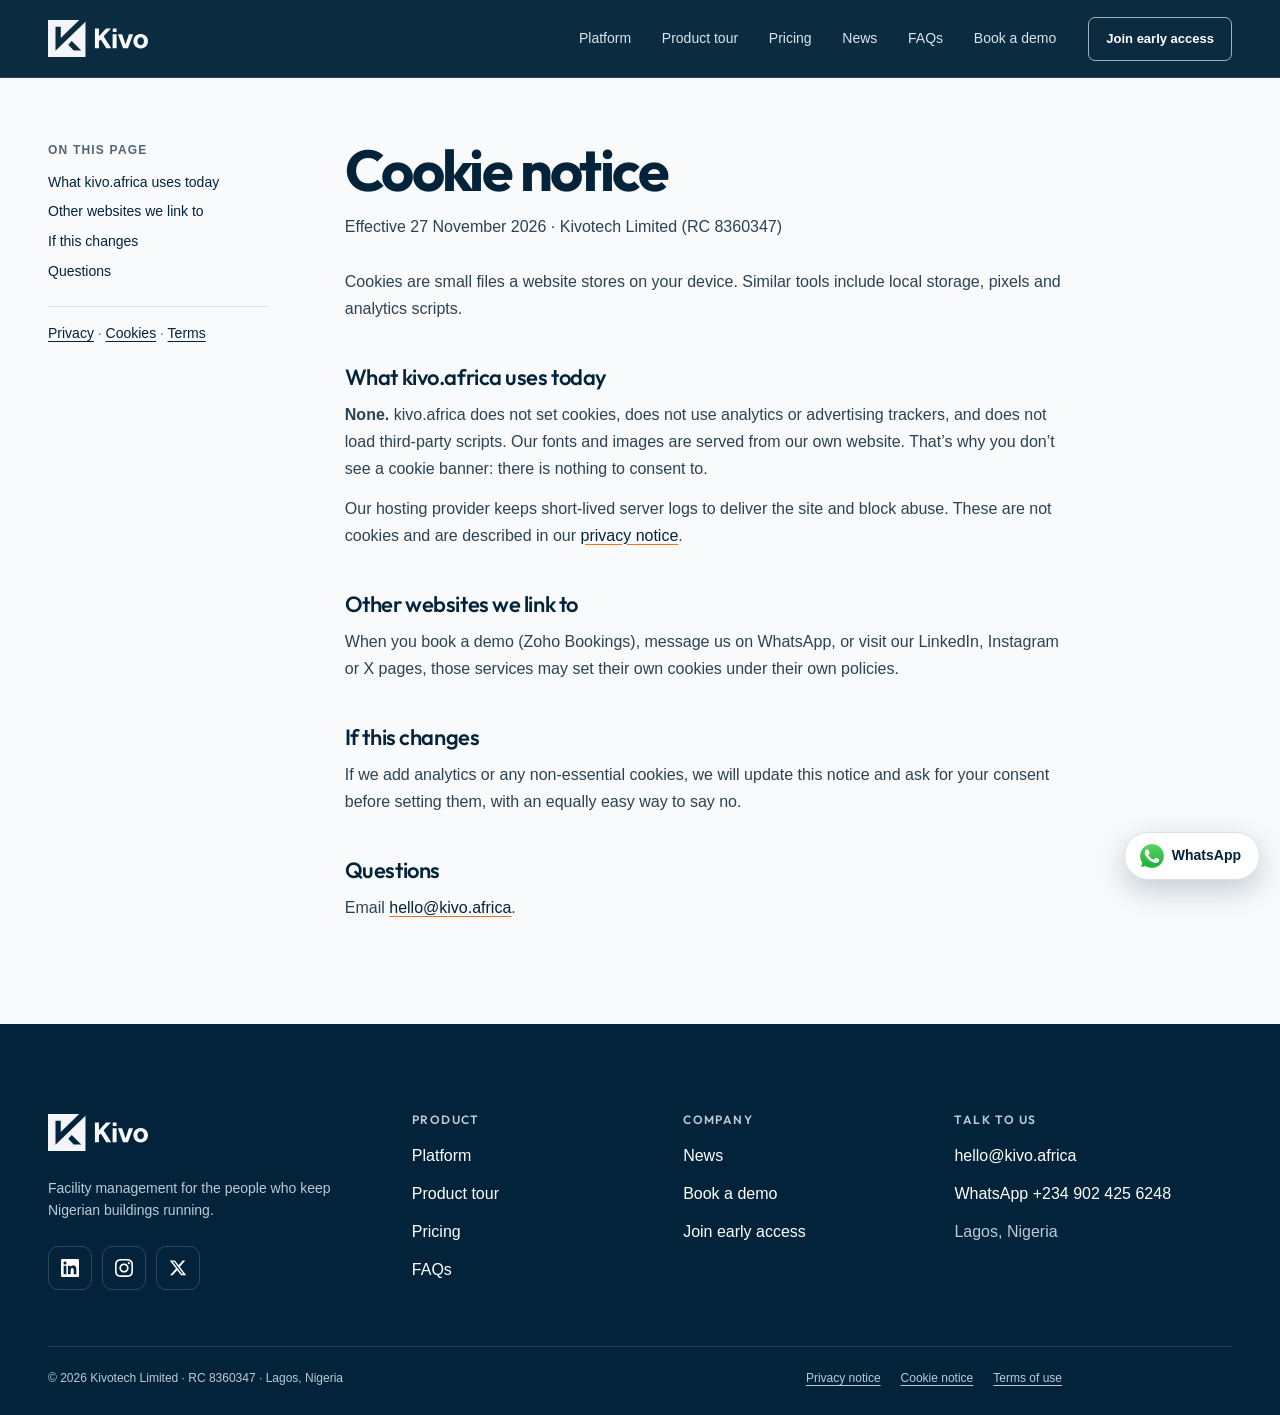
==== commit 0c9d757a: "Registered office: Lagos, Nigeria Co-Authored-By: Claude Opus 5.5 <noreply@anthropic.com> Claude-Ses" ====
--- a/public/cookies.html
+++ b/public/cookies.html
@@ -70,9 +70,9 @@
       </div>
       <nav class="footer-col" aria-label="Product"><h2>Product</h2><a href="index.html#features">Platform</a><a href="index.html#workspace">Product tour</a><a href="index.html#pricing">Pricing</a><a href="index.html#questions">FAQs</a></nav>
       <nav class="footer-col" aria-label="Company"><h2>Company</h2><a href="news.html">News</a><a href="https://zoho183.zohobookings.eu/273883000000035071" target="_blank" rel="noopener noreferrer">Book a demo</a><button type="button" data-join>Join early access</button></nav>
-      <div class="footer-col"><h2>Talk to us</h2><a href="mailto:hello@kivo.africa">hello@kivo.africa</a><a href="https://wa.me/2349024256248" target="_blank" rel="noopener noreferrer">WhatsApp +234 902 425 6248</a><span>Lekki, Lagos</span></div>
+      <div class="footer-col"><h2>Talk to us</h2><a href="mailto:hello@kivo.africa">hello@kivo.africa</a><a href="https://wa.me/2349024256248" target="_blank" rel="noopener noreferrer">WhatsApp +234 902 425 6248</a><span>Lagos, Nigeria</span></div>
     </div>
-    <div class="footer-legal"><span>© 2026 Kivotech Limited · RC 8360347 · Lekki, Lagos, Nigeria</span><nav aria-label="Legal"><a href="privacy.html">Privacy notice</a><a href="cookies.html">Cookie notice</a><a href="terms.html">Terms of use</a></nav></div>
+    <div class="footer-legal"><span>© 2026 Kivotech Limited · RC 8360347 · Lagos, Nigeria</span><nav aria-label="Legal"><a href="privacy.html">Privacy notice</a><a href="cookies.html">Cookie notice</a><a href="terms.html">Terms of use</a></nav></div>
   </div>
 </footer>
 <a class="wa-float" href="https://wa.me/2349024256248?text=Hi%20Kivo%2C%20I%27d%20like%20to%20know%20more." target="_blank" rel="noopener noreferrer" aria-label="Chat with Kivo on WhatsApp"><img class="wa-icon" src="assets/whatsapp.png" alt="" width="20" height="20"><span>WhatsApp</span></a>
